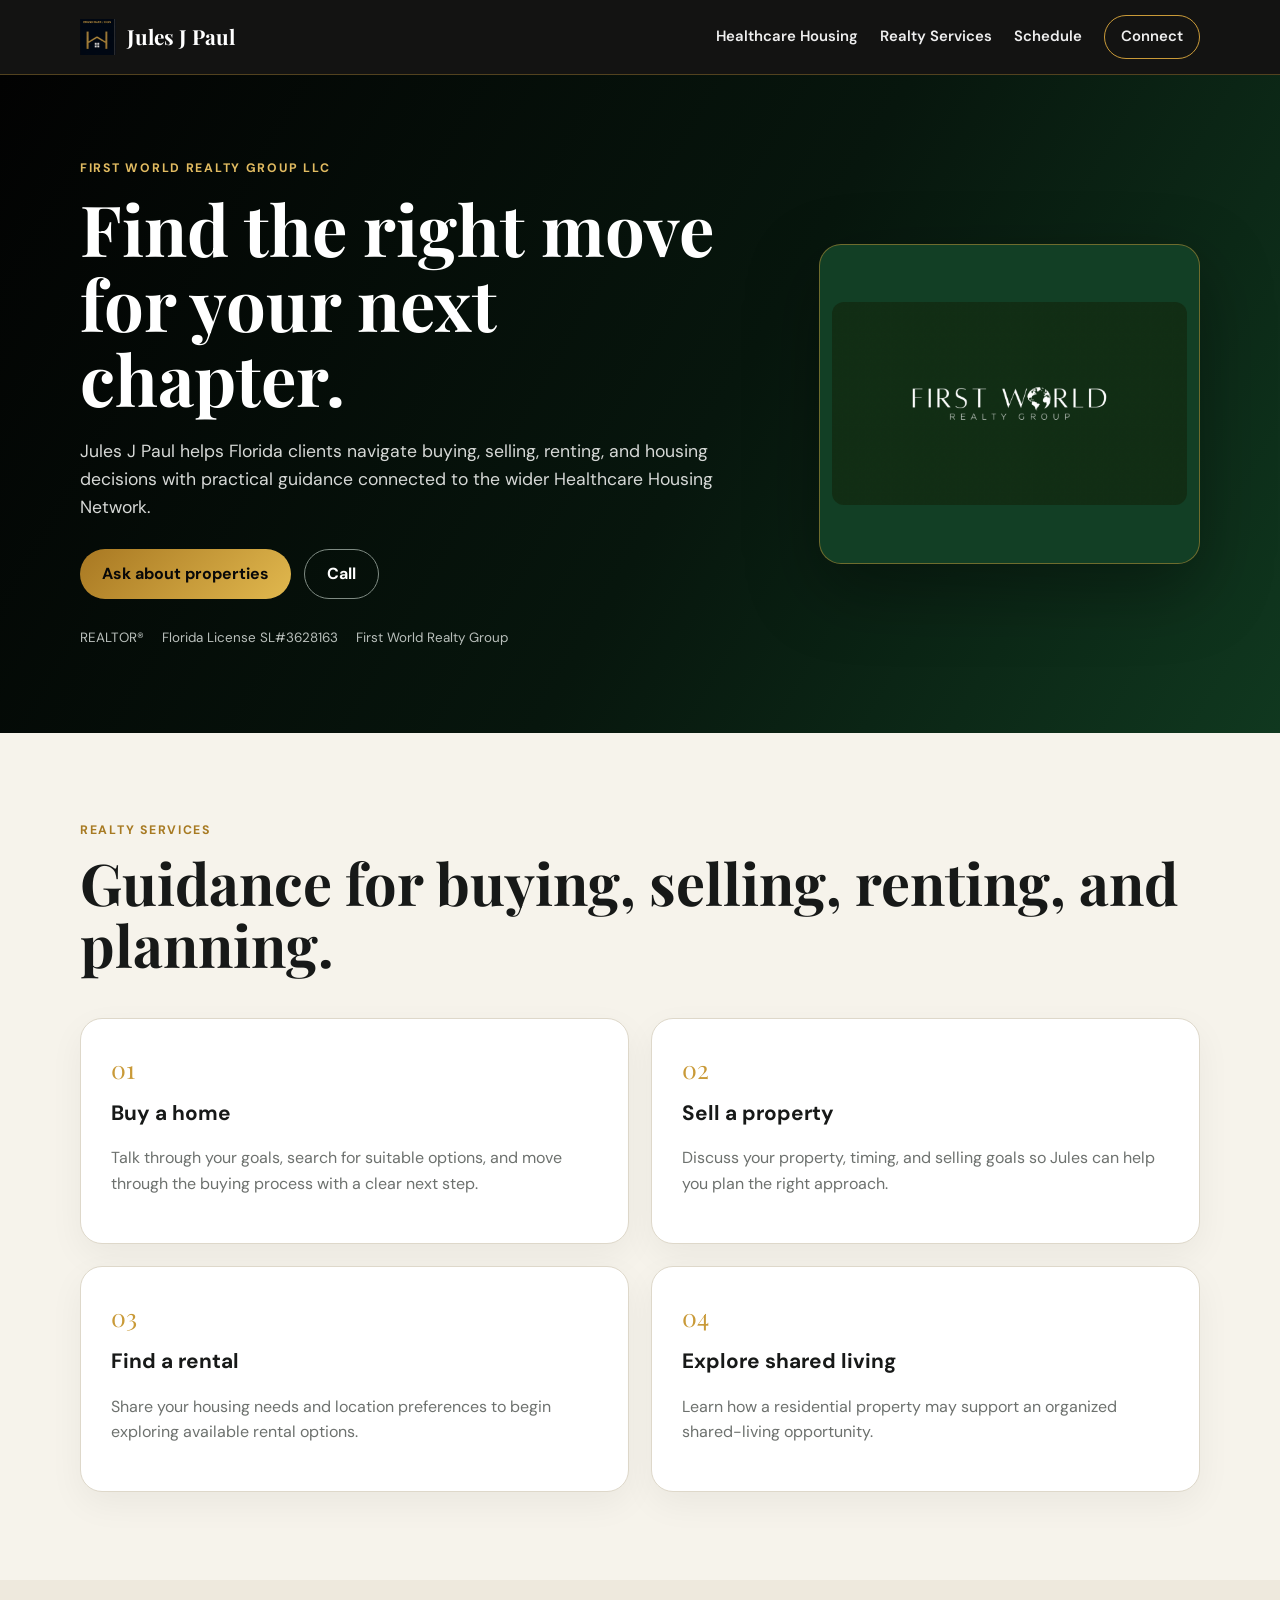
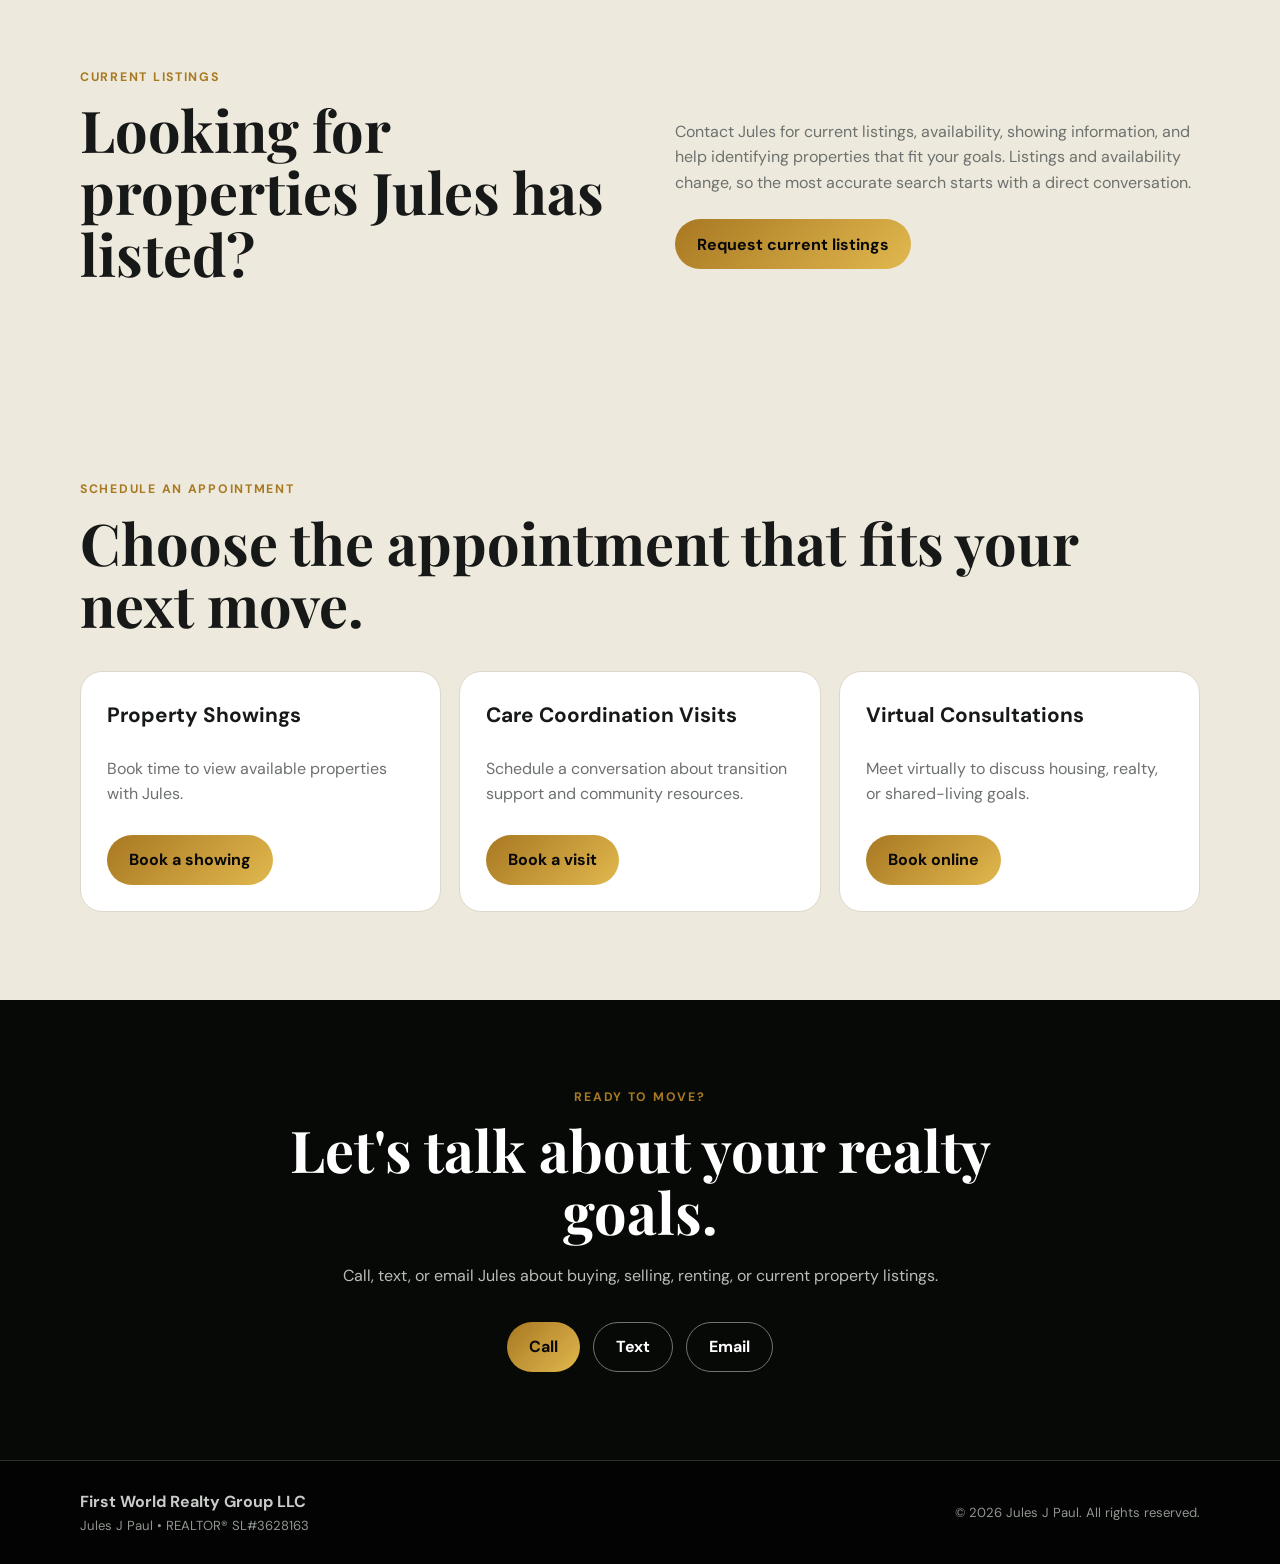
==== first-world-realty.html @ 01b2b0f0 "Initial HHN website" ====
<!DOCTYPE html>
<html lang="en">
<head>
  <meta charset="UTF-8">
  <meta name="viewport" content="width=device-width, initial-scale=1.0">
  <meta name="description" content="First World Realty Group services from Jules J Paul, including buying, selling, renting, and Florida property guidance.">
  <title>First World Realty Group | Jules J Paul</title>
  <link rel="preconnect" href="https://fonts.googleapis.com">
  <link rel="preconnect" href="https://fonts.gstatic.com" crossorigin>
  <link rel="stylesheet" href="https://fonts.googleapis.com/css2?family=DM+Sans:wght@400;500;600;700&family=Playfair+Display:wght@600;700&display=swap">
  <link rel="stylesheet" href="css/styles.css">
</head>
<body>
<header class="site-header">
  <div class="container nav-wrap">
    <a class="brand" href="index.html" aria-label="Jules Paul home">
      <img src="assets/images/hhn-icon.png" alt="" class="brand-icon">
      <span>Jules J Paul</span>
    </a>
    <nav class="main-nav" aria-label="Primary navigation">
      <a href="healthcare-housing.html">Healthcare Housing</a>
      <a href="first-world-realty.html" aria-current="page">Realty Services</a>
      <a href="index.html#schedule">Schedule</a>
      <a href="index.html#contact" class="nav-cta">Connect</a>
    </nav>
  </div>
</header>

<main>
  <section class="hero business-hero realty-hero">
    <div class="container business-hero-grid">
      <div class="hero-copy">
        <p class="eyebrow">First World Realty Group LLC</p>
        <h1>Find the right move for your next chapter.</h1>
        <p class="hero-text">Jules J Paul helps Florida clients navigate buying, selling, renting, and housing decisions with practical guidance connected to the wider Healthcare Housing Network.</p>
        <div class="hero-actions">
          <a class="btn btn-gold" href="mailto:jpaul@oshs.info?subject=Realty%20services%20inquiry">Ask about properties</a>
          <a class="btn btn-outline" href="tel:+17725793242">Call</a>
        </div>
        <div class="credentials"><span>REALTOR®</span><span>Florida License SL#3628163</span><span>First World Realty Group</span></div>
      </div>
      <div class="portrait-wrap business-logo-wrap realty-logo-wrap">
        <img src="assets/images/first-world-realty.png" alt="First World Realty Group" class="business-logo">
      </div>
    </div>
  </section>

  <section class="section">
    <div class="container">
      <p class="eyebrow">Realty services</p>
      <h2>Guidance for buying, selling, renting, and planning.</h2>
      <div class="services-grid four-up">
        <article class="service-card"><span class="service-number">01</span><h3>Buy a home</h3><p>Talk through your goals, search for suitable options, and move through the buying process with a clear next step.</p></article>
        <article class="service-card"><span class="service-number">02</span><h3>Sell a property</h3><p>Discuss your property, timing, and selling goals so Jules can help you plan the right approach.</p></article>
        <article class="service-card"><span class="service-number">03</span><h3>Find a rental</h3><p>Share your housing needs and location preferences to begin exploring available rental options.</p></article>
        <article class="service-card"><span class="service-number">04</span><h3>Explore shared living</h3><p>Learn how a residential property may support an organized shared-living opportunity.</p></article>
      </div>
    </div>
  </section>

  <section class="section video-section">
    <div class="container split-callout">
      <div><p class="eyebrow">Current listings</p><h2>Looking for properties Jules has listed?</h2></div>
      <div><p class="section-intro">Contact Jules for current listings, availability, showing information, and help identifying properties that fit your goals. Listings and availability change, so the most accurate search starts with a direct conversation.</p><a class="btn btn-gold" href="mailto:jpaul@oshs.info?subject=Current%20property%20listings">Request current listings</a></div>
    </div>
  </section>

  <section id="schedule" class="section schedule-section">
    <div class="container">
      <p class="eyebrow">Schedule an appointment</p>
      <h2>Choose the appointment that fits your next move.</h2>
      <div class="schedule-grid">
        <article class="schedule-card"><h3>Property Showings</h3><p>Book time to view available properties with Jules.</p><a class="btn btn-gold" href="https://calendar.google.com/calendar/appointments/schedules/AcZssZ06YLKyHNwM4kEP_5tXlsIIAmXHtMVQERo4pFmAXdy3m-fNptD6099srW1Okxk1CkXVSs_lheTU" target="_blank" rel="noopener">Book a showing</a></article>
        <article class="schedule-card"><h3>Care Coordination Visits</h3><p>Schedule a conversation about transition support and community resources.</p><a class="btn btn-gold" href="https://calendar.google.com/calendar/appointments/schedules/AcZssZ3VG_fBPqA5aj7VD98pP9B0zXm99i64B7PK6r9gy17ApIaKpTQjFJdSU5i2KHf5lEtZd4TxXIAj" target="_blank" rel="noopener">Book a visit</a></article>
        <article class="schedule-card"><h3>Virtual Consultations</h3><p>Meet virtually to discuss housing, realty, or shared-living goals.</p><a class="btn btn-gold" href="https://calendar.google.com/calendar/appointments/schedules/AcZssZ1NxxxSABT0Q_wG1dr0eOp_mpKfw2qHm1c8x69pM5GWrLA0C8cbfXSila-eVybyByDEBg5JnciA" target="_blank" rel="noopener">Book online</a></article>
      </div>
    </div>
  </section>

  <section class="section contact-section">
    <div class="container narrow">
      <p class="eyebrow">Ready to move?</p>
      <h2>Let's talk about your realty goals.</h2>
      <p class="section-intro">Call, text, or email Jules about buying, selling, renting, or current property listings.</p>
      <div class="contact-actions"><a class="btn btn-gold" href="tel:+17725793242">Call</a><a class="btn btn-outline-light" href="sms:+17725793242">Text</a><a class="btn btn-outline-light" href="mailto:jpaul@oshs.info">Email</a></div>
    </div>
  </section>
</main>

<footer class="site-footer"><div class="container footer-wrap"><div><strong>First World Realty Group LLC</strong><span>Jules J Paul • REALTOR® SL#3628163</span></div><p>© <span id="year"></span> Jules J Paul. All rights reserved.</p></div></footer>
<script src="js/main.js"></script>
</body>
</html>
---- css/styles.css ----
:root{
  --black:#050505;--ink:#0c1510;--green:#0d341c;--green-2:#123f25;
  --gold:#c99a38;--gold-light:#e1bb61;--silver:#d8d8d8;--white:#fff;
  --cream:#f6f3eb;--muted:#6d716e;--line:#ded8ca;--max:1120px;--radius:22px;
}
*{box-sizing:border-box}html{scroll-behavior:smooth}body{margin:0;font-family:"DM Sans",sans-serif;color:#171918;background:var(--cream);line-height:1.6}
img{max-width:100%;display:block}a{color:inherit}.container{width:min(92%,var(--max));margin:auto}.narrow{width:min(92%,800px)}
.site-header{position:sticky;top:0;z-index:20;background:rgba(5,5,5,.94);border-bottom:1px solid rgba(201,154,56,.35);backdrop-filter:blur(10px)}
.nav-wrap{min-height:74px;display:flex;align-items:center;justify-content:space-between;gap:20px}.brand{display:flex;align-items:center;gap:11px;color:#fff;text-decoration:none;font-family:"Playfair Display",serif;font-size:1.3rem;font-weight:700}.brand-icon{width:36px;height:36px;object-fit:cover;object-position:center}.main-nav{display:flex;gap:22px;align-items:center}.main-nav a{color:#eee;text-decoration:none;font-weight:600;font-size:.93rem}.nav-cta{border:1px solid var(--gold);padding:9px 16px;border-radius:999px}
.hero{background:linear-gradient(120deg,#020202 0%,#07160d 55%,#10381f 100%);color:#fff;padding:84px 0}.hero-grid{display:grid;grid-template-columns:1.15fr .65fr;gap:64px;align-items:center}.eyebrow{text-transform:uppercase;letter-spacing:.14em;font-size:.77rem;font-weight:700;color:#a77a22;margin:0 0 12px}.hero .eyebrow,.light{color:var(--gold-light)}
h1,h2{font-family:"Playfair Display",serif;line-height:1.07;margin:0 0 20px}h1{font-size:clamp(2.65rem,5.5vw,4.8rem)}h2{font-size:clamp(2.15rem,5vw,3.6rem)}h3{font-size:1.3rem;margin:8px 0}.hero-text{font-size:1.1rem;color:#d6d8d6;max-width:680px;margin-bottom:28px}.hero-actions,.contact-actions{display:flex;gap:13px;flex-wrap:wrap}.btn{display:inline-flex;align-items:center;justify-content:center;min-height:50px;padding:0 22px;border-radius:999px;text-decoration:none;font-weight:700}.btn-gold{background:linear-gradient(135deg,#a87822,#e1b84e);color:#080808}.btn-outline{border:1px solid #7f8b83;color:#fff}.credentials{display:flex;flex-wrap:wrap;gap:8px 18px;margin-top:28px;color:#b9bfbb;font-size:.84rem}.portrait-wrap{background:#0a0d0b;border:1px solid rgba(201,154,56,.5);padding:12px;border-radius:var(--radius);box-shadow:0 25px 70px rgba(0,0,0,.35);overflow:hidden}.hero-photo{width:100%;aspect-ratio:4/5;object-fit:cover;object-position:center top;border-radius:14px;transform:scale(.92);transform-origin:center}.portrait-caption{padding:15px 5px 4px;display:grid}.portrait-caption strong{font-size:1.1rem}.portrait-caption span{font-size:.86rem;color:#bfc3c0}
.brand-strip{background:#050505;padding:28px 0}.brand-strip-grid{display:grid;grid-template-columns:1fr 1fr;gap:18px}.brand-panel{min-height:180px;border:1px solid rgba(255,255,255,.08);display:grid;place-items:center;align-content:center;gap:14px;padding:22px;border-radius:16px;overflow:hidden;color:#fff;text-decoration:none}.brand-panel img{max-height:135px;width:auto}.brand-panel span{color:var(--gold-light);font-size:.9rem;font-weight:700}.black-panel{background:#000}.green-panel{background:#0d341c}
.section{padding:88px 0}.section-intro{color:var(--muted);max-width:670px;margin-bottom:34px}.video-section{background:#eee9dd}.video-shell{border-radius:var(--radius);overflow:hidden;background:#050505;box-shadow:0 20px 55px rgba(0,0,0,.15)}.video-placeholder{aspect-ratio:16/9;display:grid;place-items:center;align-content:center;gap:8px;color:#fff;background:radial-gradient(circle at 30% 20%,#18492a 0%,#08130c 35%,#030403 75%)}.play-button{width:72px;height:72px;border-radius:50%;display:grid;place-items:center;background:var(--gold);color:#050505;font-size:1.3rem}.video-placeholder span{color:#b7bbb8;font-size:.9rem}
.services-grid{display:grid;grid-template-columns:repeat(3,1fr);gap:22px;margin-top:42px}.service-card{background:#fff;border:1px solid var(--line);border-radius:var(--radius);padding:30px;box-shadow:0 12px 35px rgba(20,20,20,.05)}.service-number{font-family:"Playfair Display",serif;color:var(--gold);font-size:1.55rem}.service-card p{color:var(--muted)}.service-card a{color:var(--green-2);font-weight:700;text-decoration:none}
.about-section{background:var(--green);color:#fff}.about-grid{display:grid;grid-template-columns:.9fr 1.1fr;gap:70px}.about-copy p{color:#e0e5e1}.about-copy .disclaimer{font-size:.82rem;color:#aeb9b1;border-top:1px solid rgba(255,255,255,.15);padding-top:18px;margin-top:24px}
.contact-section{background:#070907;color:#fff;text-align:center}.contact-section .section-intro{color:#b9bdb9;margin-inline:auto}.contact-actions{justify-content:center}.btn-outline-light{border:1px solid #707570;color:#fff}.socials{margin-top:30px;display:flex;justify-content:center;align-items:center;flex-wrap:wrap;gap:10px 18px;font-size:.9rem;color:#c8cbc8}.social-logo-link{width:42px;height:42px;display:grid;place-items:center;border:1px solid rgba(225,187,97,.65);border-radius:50%;background:#050505;transition:transform .2s ease,border-color .2s ease}.social-logo-link:hover{transform:translateY(-2px);border-color:var(--gold-light)}.social-logo-link img{width:26px;height:26px;object-fit:cover}.visually-hidden{position:absolute;width:1px;height:1px;padding:0;margin:-1px;overflow:hidden;clip:rect(0,0,0,0);white-space:nowrap;border:0}
.schedule-section{background:#eee9dd}.schedule-grid{display:grid;grid-template-columns:repeat(3,1fr);gap:18px;margin-top:36px}.schedule-card{background:#fff;border:1px solid var(--line);border-radius:var(--radius);padding:26px;display:flex;flex-direction:column;align-items:flex-start}.schedule-card h3{margin-top:0}.schedule-card p{color:var(--muted);flex:1}.schedule-card .btn{margin-top:12px}
.site-footer{background:#020302;color:#c8cbc8;border-top:1px solid #2c322e;padding:28px 0}.footer-wrap{display:flex;justify-content:space-between;gap:25px;align-items:center}.footer-wrap div{display:grid}.footer-wrap span,.footer-wrap p{font-size:.82rem;color:#909690;margin:0}
.business-hero-grid{display:grid;grid-template-columns:1.15fr .65fr;gap:64px;align-items:center}.business-hero{padding:84px 0}.business-logo-wrap{display:grid;place-items:center;min-height:320px}.business-logo{width:100%;max-height:280px;object-fit:contain;border-radius:12px}.realty-logo-wrap{background:#123f25}.realty-logo{background:#fff;padding:22px}.split-callout{display:grid;grid-template-columns:1fr 1fr;gap:70px;align-items:center}.split-callout .section-intro{margin-bottom:24px}
@media(max-width:820px){.hero-grid,.services-grid,.about-grid,.brand-strip-grid{grid-template-columns:1fr}.portrait-wrap{max-width:500px}.about-grid{gap:24px}.brand-panel{min-height:150px}}
@media(max-width:820px){.business-hero-grid,.split-callout{grid-template-columns:1fr;gap:32px}.business-logo-wrap{max-width:500px}}
@media(max-width:820px){.schedule-grid{grid-template-columns:1fr}}
@media(max-width:620px){.main-nav a:not(.nav-cta){display:none}.hero{padding:58px 0}.section{padding:64px 0}.hero-actions,.contact-actions{flex-direction:column}.btn{width:100%}.footer-wrap{flex-direction:column;align-items:flex-start}.brand-panel img{max-height:105px}}

/* ---------- Expanded HHN service architecture ---------- */
.services-grid.four-up{
  grid-template-columns:repeat(2,1fr);
}
.network-card{
  margin:24px 0;
  padding:22px;
  border:1px solid rgba(225,187,97,.32);
  border-radius:18px;
  background:rgba(255,255,255,.06);
}
.network-card strong{
  color:var(--gold-light);
  font-size:1.05rem;
}
.network-card p{
  margin-bottom:0;
}
@media(max-width:820px){
  .services-grid.four-up{grid-template-columns:1fr;}
}
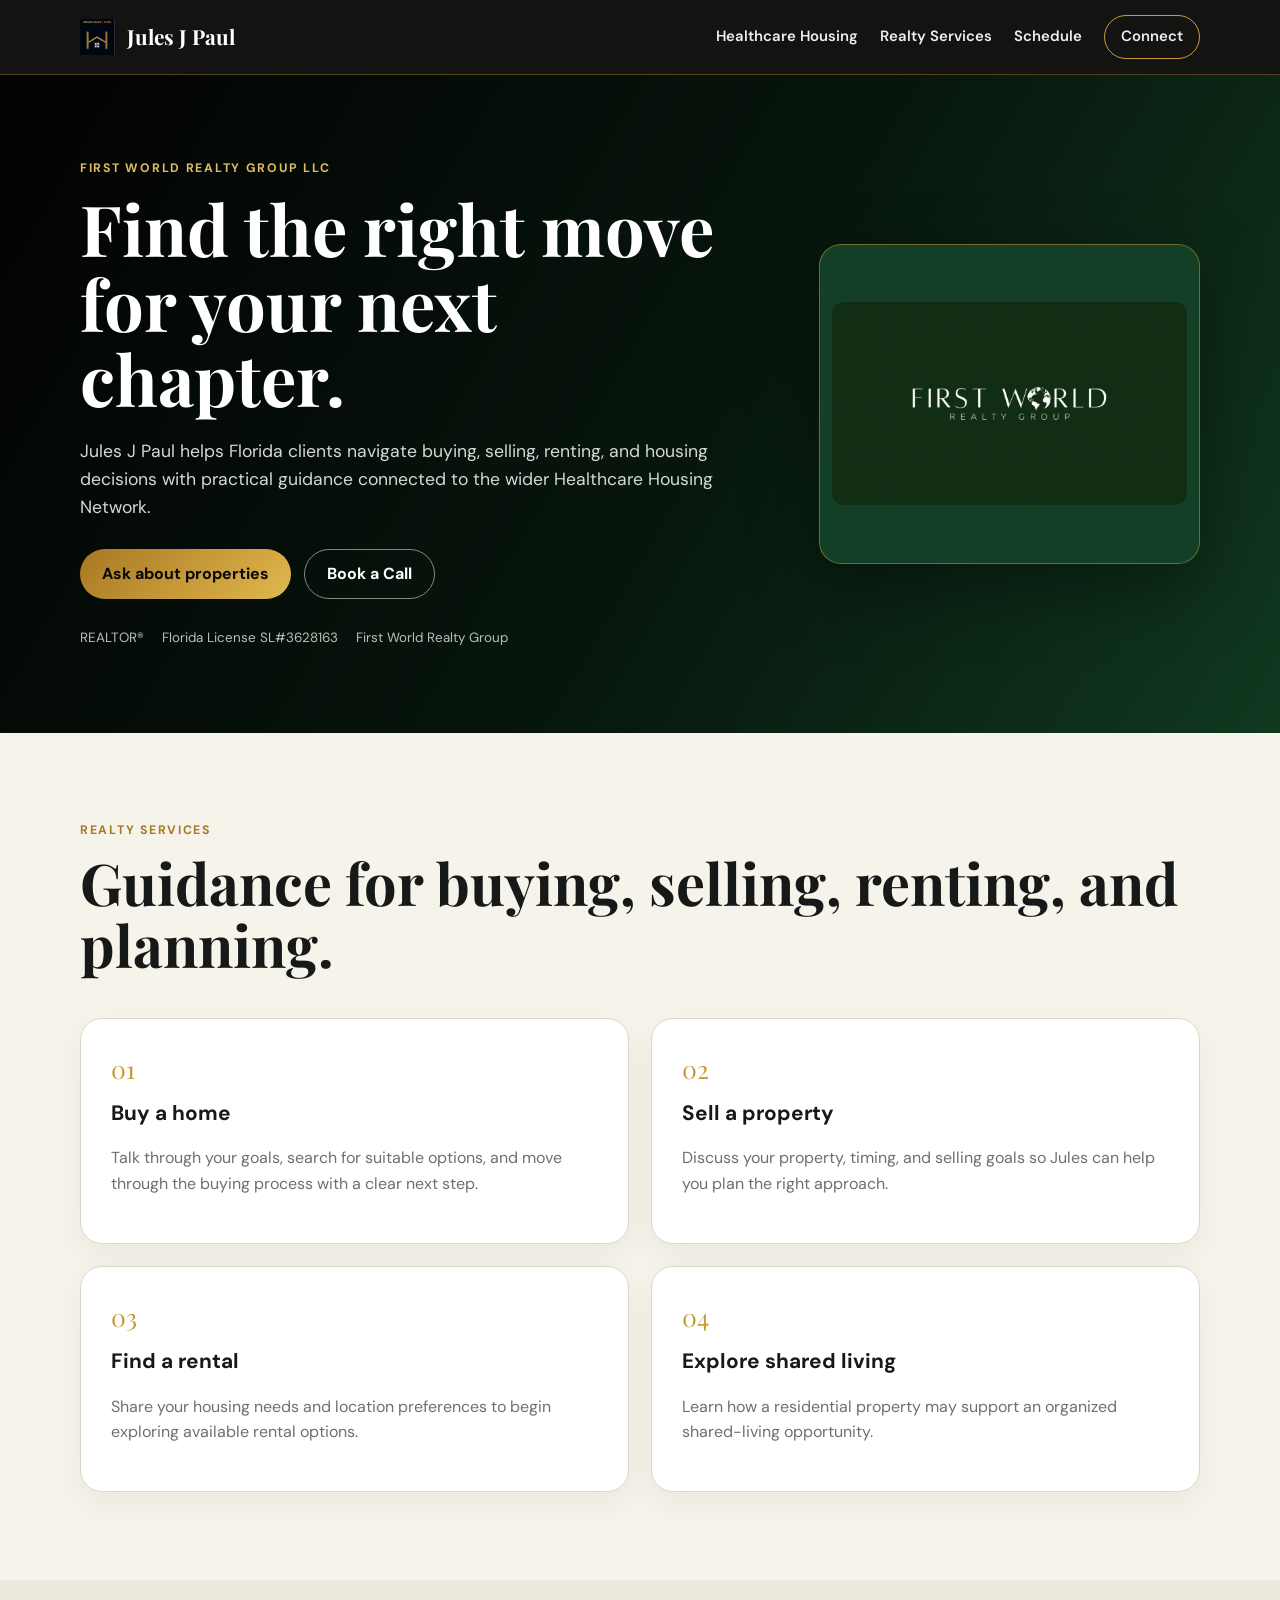
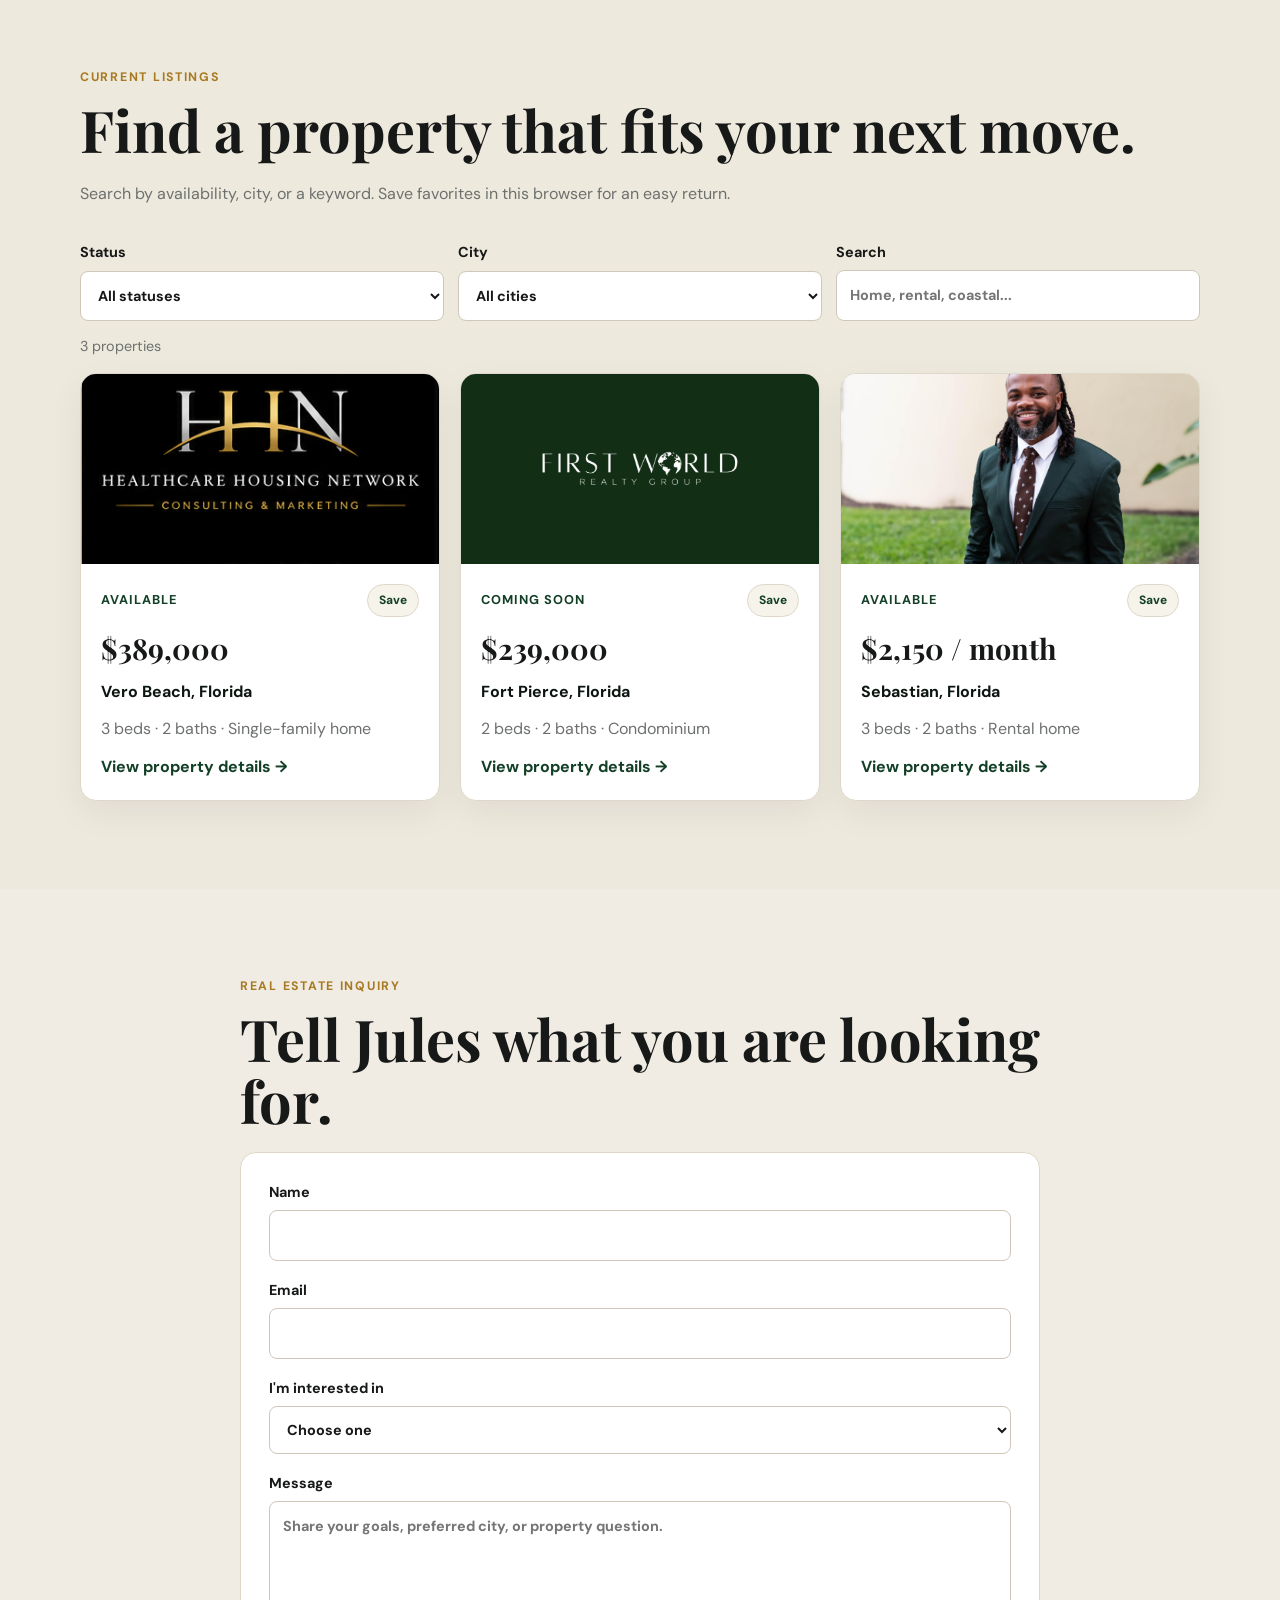
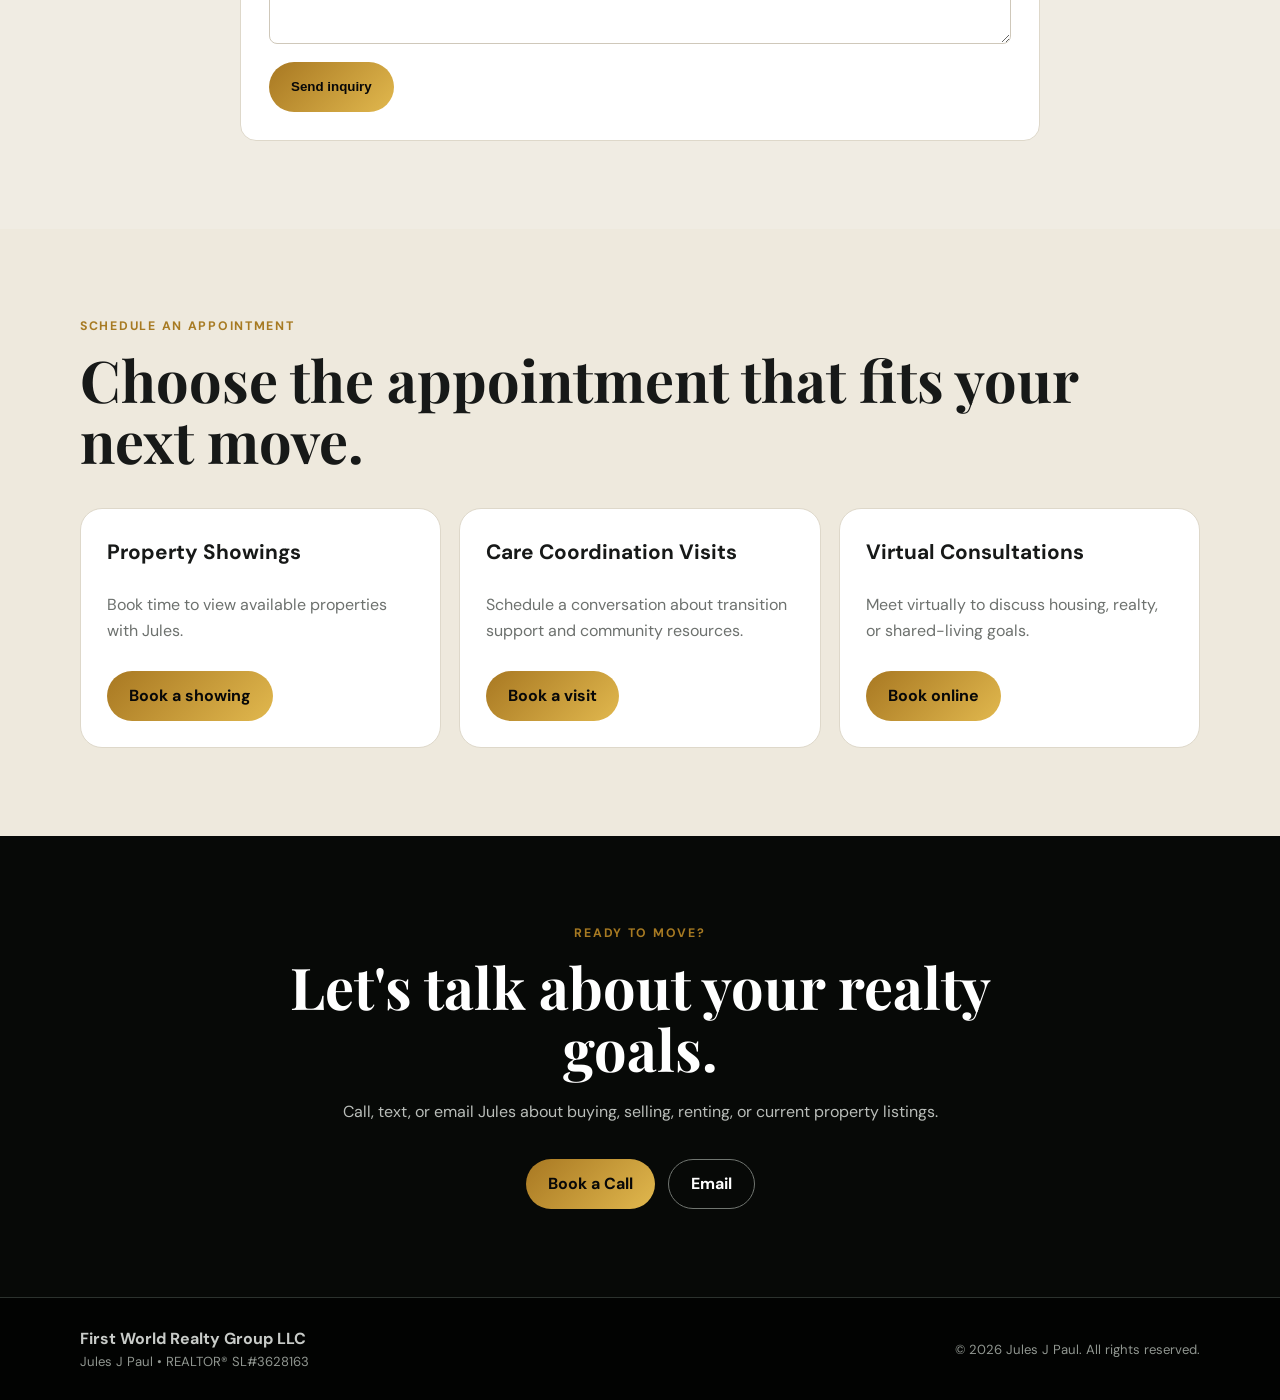
==== commit 804cf2a7: "feat: Add 404 error page and enhance project structure - Created a new 404.html file for handling pa" ====
--- a/first-world-realty.html
+++ b/first-world-realty.html
@@ -17,12 +17,13 @@
       <img src="assets/images/hhn-icon.png" alt="" class="brand-icon">
       <span>Jules J Paul</span>
     </a>
-    <nav class="main-nav" aria-label="Primary navigation">
+    <nav id="primary-navigation" class="main-nav" aria-label="Primary navigation">
       <a href="healthcare-housing.html">Healthcare Housing</a>
       <a href="first-world-realty.html" aria-current="page">Realty Services</a>
       <a href="index.html#schedule">Schedule</a>
       <a href="index.html#contact" class="nav-cta">Connect</a>
     </nav>
+    <button class="menu-toggle" type="button" aria-expanded="false" aria-controls="primary-navigation">Menu</button>
   </div>
 </header>
 
@@ -35,7 +36,7 @@
         <p class="hero-text">Jules J Paul helps Florida clients navigate buying, selling, renting, and housing decisions with practical guidance connected to the wider Healthcare Housing Network.</p>
         <div class="hero-actions">
           <a class="btn btn-gold" href="mailto:jpaul@oshs.info?subject=Realty%20services%20inquiry">Ask about properties</a>
-          <a class="btn btn-outline" href="tel:+17725793242">Call</a>
+          <a class="btn btn-outline" data-booking="quickCall" target="_blank" rel="noopener" href="https://calendar.google.com/calendar/u/0/appointments/schedules/AcZssZ30eo42YzqcF5Z-HE5Sg-LqLbYv-_t0BTN31T0LgCqj-cjpbyo2Wf-E0S9l_gHo9Is50fG_rvIu">Book a Call</a>
         </div>
         <div class="credentials"><span>REALTOR®</span><span>Florida License SL#3628163</span><span>First World Realty Group</span></div>
       </div>
@@ -58,21 +59,23 @@
     </div>
   </section>
 
-  <section class="section video-section">
-    <div class="container split-callout">
-      <div><p class="eyebrow">Current listings</p><h2>Looking for properties Jules has listed?</h2></div>
-      <div><p class="section-intro">Contact Jules for current listings, availability, showing information, and help identifying properties that fit your goals. Listings and availability change, so the most accurate search starts with a direct conversation.</p><a class="btn btn-gold" href="mailto:jpaul@oshs.info?subject=Current%20property%20listings">Request current listings</a></div>
+  <section id="listings" class="section video-section">
+    <div class="container"><p class="eyebrow">Current listings</p><h2>Find a property that fits your next move.</h2><p class="section-intro">Search by availability, city, or a keyword. Save favorites in this browser for an easy return.</p>
+      <div class="listing-filters"><label>Status<select id="listing-status"><option value="">All statuses</option><option>Available</option><option>Coming soon</option></select></label><label>City<select id="listing-city"><option value="">All cities</option><option>Vero Beach</option><option>Fort Pierce</option><option>Sebastian</option></select></label><label>Search<input id="listing-keyword" type="search" placeholder="Home, rental, coastal..."></label></div>
+      <p id="listing-count" class="listing-count" aria-live="polite"></p><div id="listing-grid" class="listing-grid"></div>
     </div>
   </section>
+
+  <section id="inquiry-form" class="section form-section"><div class="container narrow"><p class="eyebrow">Real estate inquiry</p><h2>Tell Jules what you are looking for.</h2><form data-intake-form="realty" class="intake-form"><label>Name<input name="name" required autocomplete="name"></label><label>Email<input name="email" type="email" required autocomplete="email"></label><label>I'm interested in<select name="interest" required><option value="">Choose one</option><option>Buying</option><option>Selling</option><option>Renting</option><option>Property-specific question</option></select></label><label>Message<textarea name="message" rows="5" required placeholder="Share your goals, preferred city, or property question."></textarea></label><button class="btn btn-gold" type="submit">Send inquiry</button></form></div></section>
 
   <section id="schedule" class="section schedule-section">
     <div class="container">
       <p class="eyebrow">Schedule an appointment</p>
       <h2>Choose the appointment that fits your next move.</h2>
       <div class="schedule-grid">
-        <article class="schedule-card"><h3>Property Showings</h3><p>Book time to view available properties with Jules.</p><a class="btn btn-gold" href="https://calendar.google.com/calendar/appointments/schedules/AcZssZ06YLKyHNwM4kEP_5tXlsIIAmXHtMVQERo4pFmAXdy3m-fNptD6099srW1Okxk1CkXVSs_lheTU" target="_blank" rel="noopener">Book a showing</a></article>
-        <article class="schedule-card"><h3>Care Coordination Visits</h3><p>Schedule a conversation about transition support and community resources.</p><a class="btn btn-gold" href="https://calendar.google.com/calendar/appointments/schedules/AcZssZ3VG_fBPqA5aj7VD98pP9B0zXm99i64B7PK6r9gy17ApIaKpTQjFJdSU5i2KHf5lEtZd4TxXIAj" target="_blank" rel="noopener">Book a visit</a></article>
-        <article class="schedule-card"><h3>Virtual Consultations</h3><p>Meet virtually to discuss housing, realty, or shared-living goals.</p><a class="btn btn-gold" href="https://calendar.google.com/calendar/appointments/schedules/AcZssZ1NxxxSABT0Q_wG1dr0eOp_mpKfw2qHm1c8x69pM5GWrLA0C8cbfXSila-eVybyByDEBg5JnciA" target="_blank" rel="noopener">Book online</a></article>
+        <article class="schedule-card"><h3>Property Showings</h3><p>Book time to view available properties with Jules.</p><a class="btn btn-gold" data-booking="showings" href="https://calendar.google.com/calendar/appointments/schedules/AcZssZ06YLKyHNwM4kEP_5tXlsIIAmXHtMVQERo4pFmAXdy3m-fNptD6099srW1Okxk1CkXVSs_lheTU" target="_blank" rel="noopener">Book a showing</a></article>
+        <article class="schedule-card"><h3>Care Coordination Visits</h3><p>Schedule a conversation about transition support and community resources.</p><a class="btn btn-gold" data-booking="care" href="https://calendar.google.com/calendar/appointments/schedules/AcZssZ3VG_fBPqA5aj7VD98pP9B0zXm99i64B7PK6r9gy17ApIaKpTQjFJdSU5i2KHf5lEtZd4TxXIAj" target="_blank" rel="noopener">Book a visit</a></article>
+        <article class="schedule-card"><h3>Virtual Consultations</h3><p>Meet virtually to discuss housing, realty, or shared-living goals.</p><a class="btn btn-gold" data-booking="virtual" href="https://calendar.google.com/calendar/appointments/schedules/AcZssZ1NxxxSABT0Q_wG1dr0eOp_mpKfw2qHm1c8x69pM5GWrLA0C8cbfXSila-eVybyByDEBg5JnciA" target="_blank" rel="noopener">Book online</a></article>
       </div>
     </div>
   </section>
@@ -82,12 +85,12 @@
       <p class="eyebrow">Ready to move?</p>
       <h2>Let's talk about your realty goals.</h2>
       <p class="section-intro">Call, text, or email Jules about buying, selling, renting, or current property listings.</p>
-      <div class="contact-actions"><a class="btn btn-gold" href="tel:+17725793242">Call</a><a class="btn btn-outline-light" href="sms:+17725793242">Text</a><a class="btn btn-outline-light" href="mailto:jpaul@oshs.info">Email</a></div>
+      <div class="contact-actions"><a class="btn btn-gold" data-booking="quickCall" target="_blank" rel="noopener" href="https://calendar.google.com/calendar/u/0/appointments/schedules/AcZssZ30eo42YzqcF5Z-HE5Sg-LqLbYv-_t0BTN31T0LgCqj-cjpbyo2Wf-E0S9l_gHo9Is50fG_rvIu">Book a Call</a><a class="btn btn-outline-light" href="mailto:jpaul@oshs.info">Email</a></div>
     </div>
   </section>
 </main>
 
 <footer class="site-footer"><div class="container footer-wrap"><div><strong>First World Realty Group LLC</strong><span>Jules J Paul • REALTOR® SL#3628163</span></div><p>© <span id="year"></span> Jules J Paul. All rights reserved.</p></div></footer>
-<script src="js/main.js"></script>
+<script src="js/config.js"></script><script src="js/listings.js"></script><script src="js/main.js"></script>
 </body>
 </html>
--- a/css/styles.css
+++ b/css/styles.css
@@ -16,11 +16,13 @@
 .contact-section{background:#070907;color:#fff;text-align:center}.contact-section .section-intro{color:#b9bdb9;margin-inline:auto}.contact-actions{justify-content:center}.btn-outline-light{border:1px solid #707570;color:#fff}.socials{margin-top:30px;display:flex;justify-content:center;align-items:center;flex-wrap:wrap;gap:10px 18px;font-size:.9rem;color:#c8cbc8}.social-logo-link{width:42px;height:42px;display:grid;place-items:center;border:1px solid rgba(225,187,97,.65);border-radius:50%;background:#050505;transition:transform .2s ease,border-color .2s ease}.social-logo-link:hover{transform:translateY(-2px);border-color:var(--gold-light)}.social-logo-link img{width:26px;height:26px;object-fit:cover}.visually-hidden{position:absolute;width:1px;height:1px;padding:0;margin:-1px;overflow:hidden;clip:rect(0,0,0,0);white-space:nowrap;border:0}
 .schedule-section{background:#eee9dd}.schedule-grid{display:grid;grid-template-columns:repeat(3,1fr);gap:18px;margin-top:36px}.schedule-card{background:#fff;border:1px solid var(--line);border-radius:var(--radius);padding:26px;display:flex;flex-direction:column;align-items:flex-start}.schedule-card h3{margin-top:0}.schedule-card p{color:var(--muted);flex:1}.schedule-card .btn{margin-top:12px}
 .site-footer{background:#020302;color:#c8cbc8;border-top:1px solid #2c322e;padding:28px 0}.footer-wrap{display:flex;justify-content:space-between;gap:25px;align-items:center}.footer-wrap div{display:grid}.footer-wrap span,.footer-wrap p{font-size:.82rem;color:#909690;margin:0}
+.menu-toggle{display:none;background:transparent;color:#fff;border:1px solid rgba(225,187,97,.7);border-radius:999px;padding:8px 14px;font:inherit;font-weight:700}.listing-filters{display:grid;grid-template-columns:repeat(3,1fr);gap:14px;margin:30px 0 12px}.listing-filters label,.intake-form label{display:grid;gap:6px;font-weight:700;font-size:.9rem}.listing-filters input,.listing-filters select,.intake-form input,.intake-form select,.intake-form textarea{width:100%;border:1px solid #cfc8ba;background:#fff;border-radius:8px;padding:13px;font:inherit;color:inherit}.listing-count{font-size:.9rem;color:var(--muted)}.listing-grid{display:grid;grid-template-columns:repeat(3,1fr);gap:20px}.listing-card{background:#fff;border:1px solid var(--line);border-radius:16px;overflow:hidden;box-shadow:0 12px 35px rgba(20,20,20,.06)}.listing-card>img{width:100%;height:190px;object-fit:cover}.listing-body{padding:20px}.listing-body h3{font-family:"Playfair Display",serif;font-size:1.8rem}.listing-body p{color:var(--muted);margin:4px 0 12px}.listing-address{font-weight:700!important;color:var(--ink)!important}.listing-meta{display:flex;justify-content:space-between;align-items:center;color:var(--green-2);font-size:.8rem;font-weight:700;text-transform:uppercase;letter-spacing:.08em}.favorite-button{border:1px solid var(--line);background:var(--cream);border-radius:999px;padding:6px 11px;color:var(--green-2);font:inherit;font-size:.75rem}.favorite-button.is-saved{background:var(--gold);border-color:var(--gold);color:#050505}.text-link{color:var(--green-2);font-weight:700;text-decoration:none}.form-section{background:#f0ece3}.intake-form{display:grid;gap:18px;background:#fff;border:1px solid var(--line);padding:28px;border-radius:16px}.intake-form .btn{justify-self:start;border:0;cursor:pointer}.property-image{width:100%;max-height:460px;object-fit:cover;border-radius:16px;margin-bottom:28px}.property-copy{font-size:1.1rem;color:var(--muted)}.btn-outline-dark{border:1px solid var(--green-2);color:var(--green-2)}.empty-state{grid-column:1/-1;padding:30px;background:#fff;border:1px solid var(--line);border-radius:12px}.error-page{min-height:100vh;display:grid;place-content:center;justify-items:start;gap:10px;padding:8%;background:linear-gradient(130deg,#050505,#123f25);color:#fff}.error-page h1{max-width:680px}.error-page p:not(.eyebrow){max-width:520px;color:#d7ded9}
 .business-hero-grid{display:grid;grid-template-columns:1.15fr .65fr;gap:64px;align-items:center}.business-hero{padding:84px 0}.business-logo-wrap{display:grid;place-items:center;min-height:320px}.business-logo{width:100%;max-height:280px;object-fit:contain;border-radius:12px}.realty-logo-wrap{background:#123f25}.realty-logo{background:#fff;padding:22px}.split-callout{display:grid;grid-template-columns:1fr 1fr;gap:70px;align-items:center}.split-callout .section-intro{margin-bottom:24px}
 @media(max-width:820px){.hero-grid,.services-grid,.about-grid,.brand-strip-grid{grid-template-columns:1fr}.portrait-wrap{max-width:500px}.about-grid{gap:24px}.brand-panel{min-height:150px}}
 @media(max-width:820px){.business-hero-grid,.split-callout{grid-template-columns:1fr;gap:32px}.business-logo-wrap{max-width:500px}}
 @media(max-width:820px){.schedule-grid{grid-template-columns:1fr}}
 @media(max-width:620px){.main-nav a:not(.nav-cta){display:none}.hero{padding:58px 0}.section{padding:64px 0}.hero-actions,.contact-actions{flex-direction:column}.btn{width:100%}.footer-wrap{flex-direction:column;align-items:flex-start}.brand-panel img{max-height:105px}}
+@media(max-width:620px){.nav-wrap{position:relative}.menu-toggle{display:block}.main-nav{position:absolute;top:74px;left:0;right:0;display:none;flex-direction:column;align-items:stretch;gap:0;padding:8px 4%;background:#050505;border-bottom:1px solid rgba(201,154,56,.35)}.main-nav.is-open{display:flex}.main-nav a,.main-nav a:not(.nav-cta){display:block;padding:12px 0}.listing-filters,.listing-grid{grid-template-columns:1fr}.intake-form{padding:20px}.intake-form .btn{width:100%}}
 
 /* ---------- Expanded HHN service architecture ---------- */
 .services-grid.four-up{
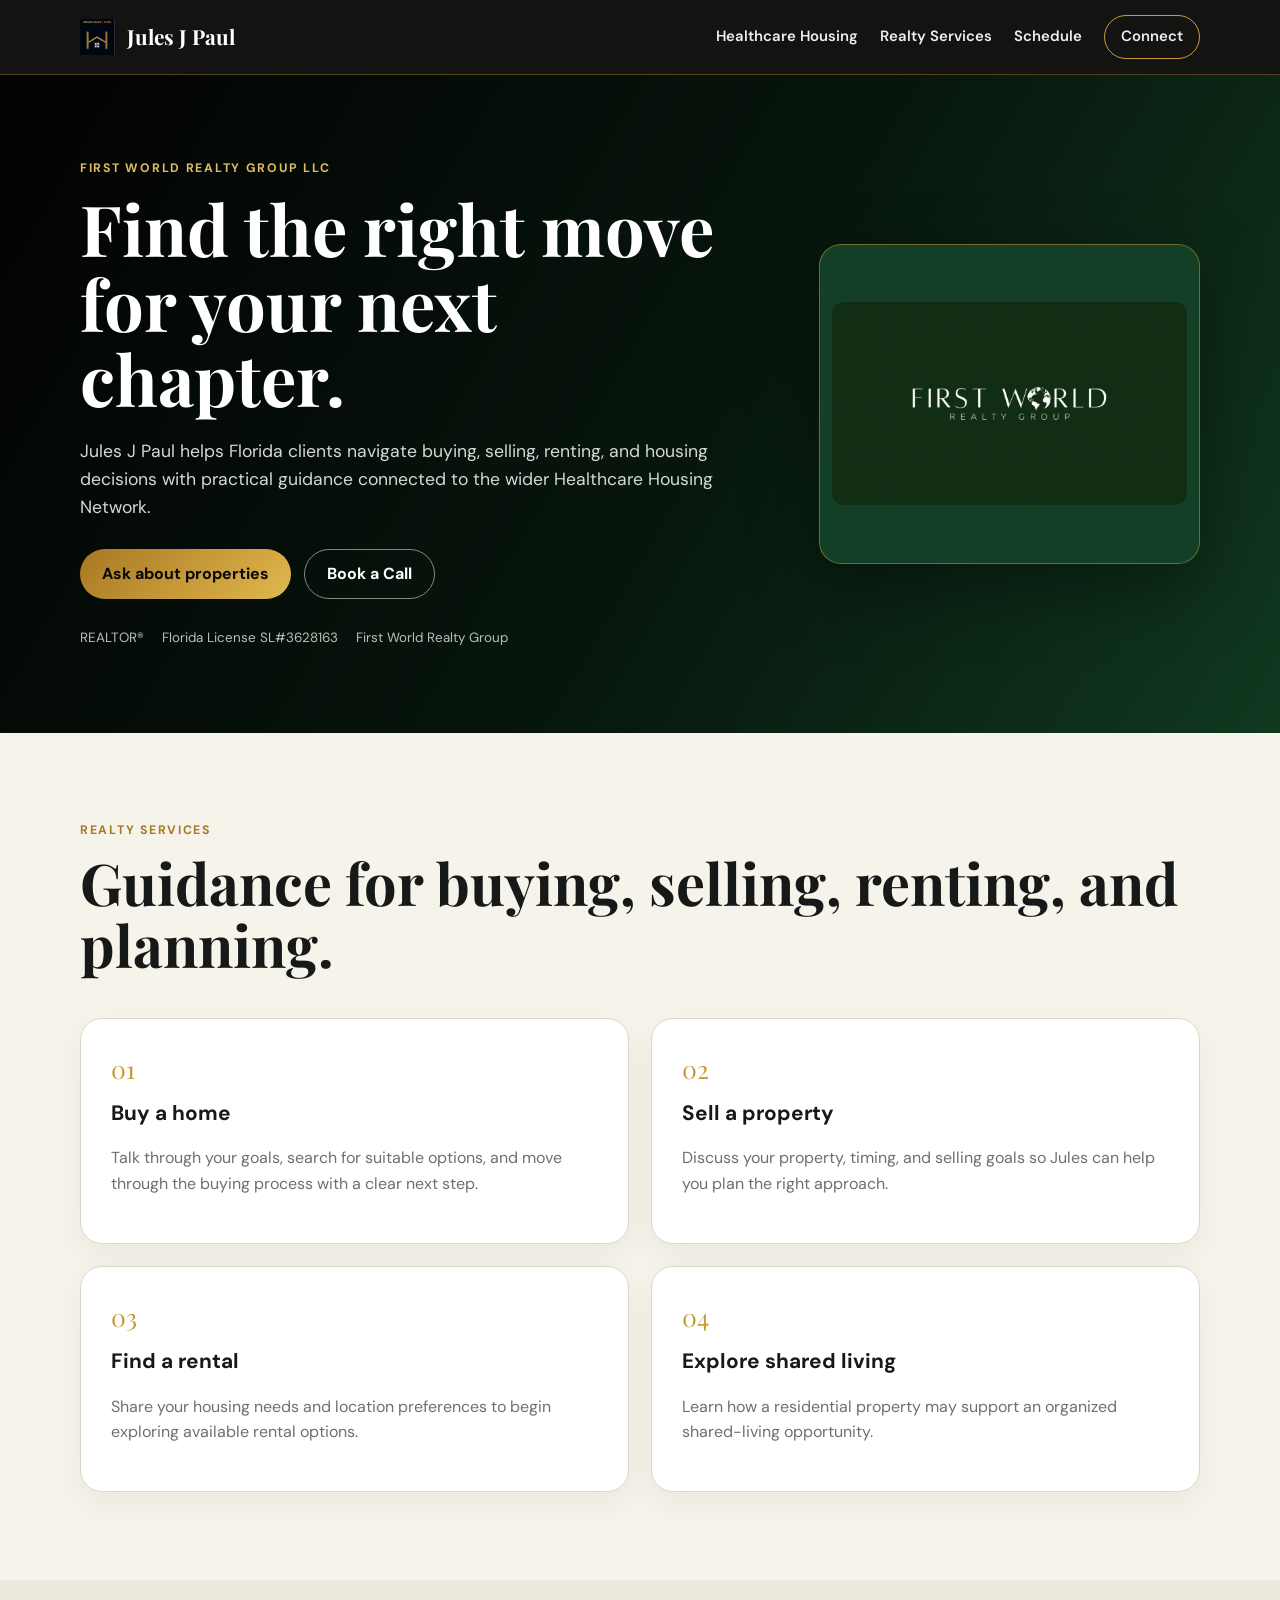
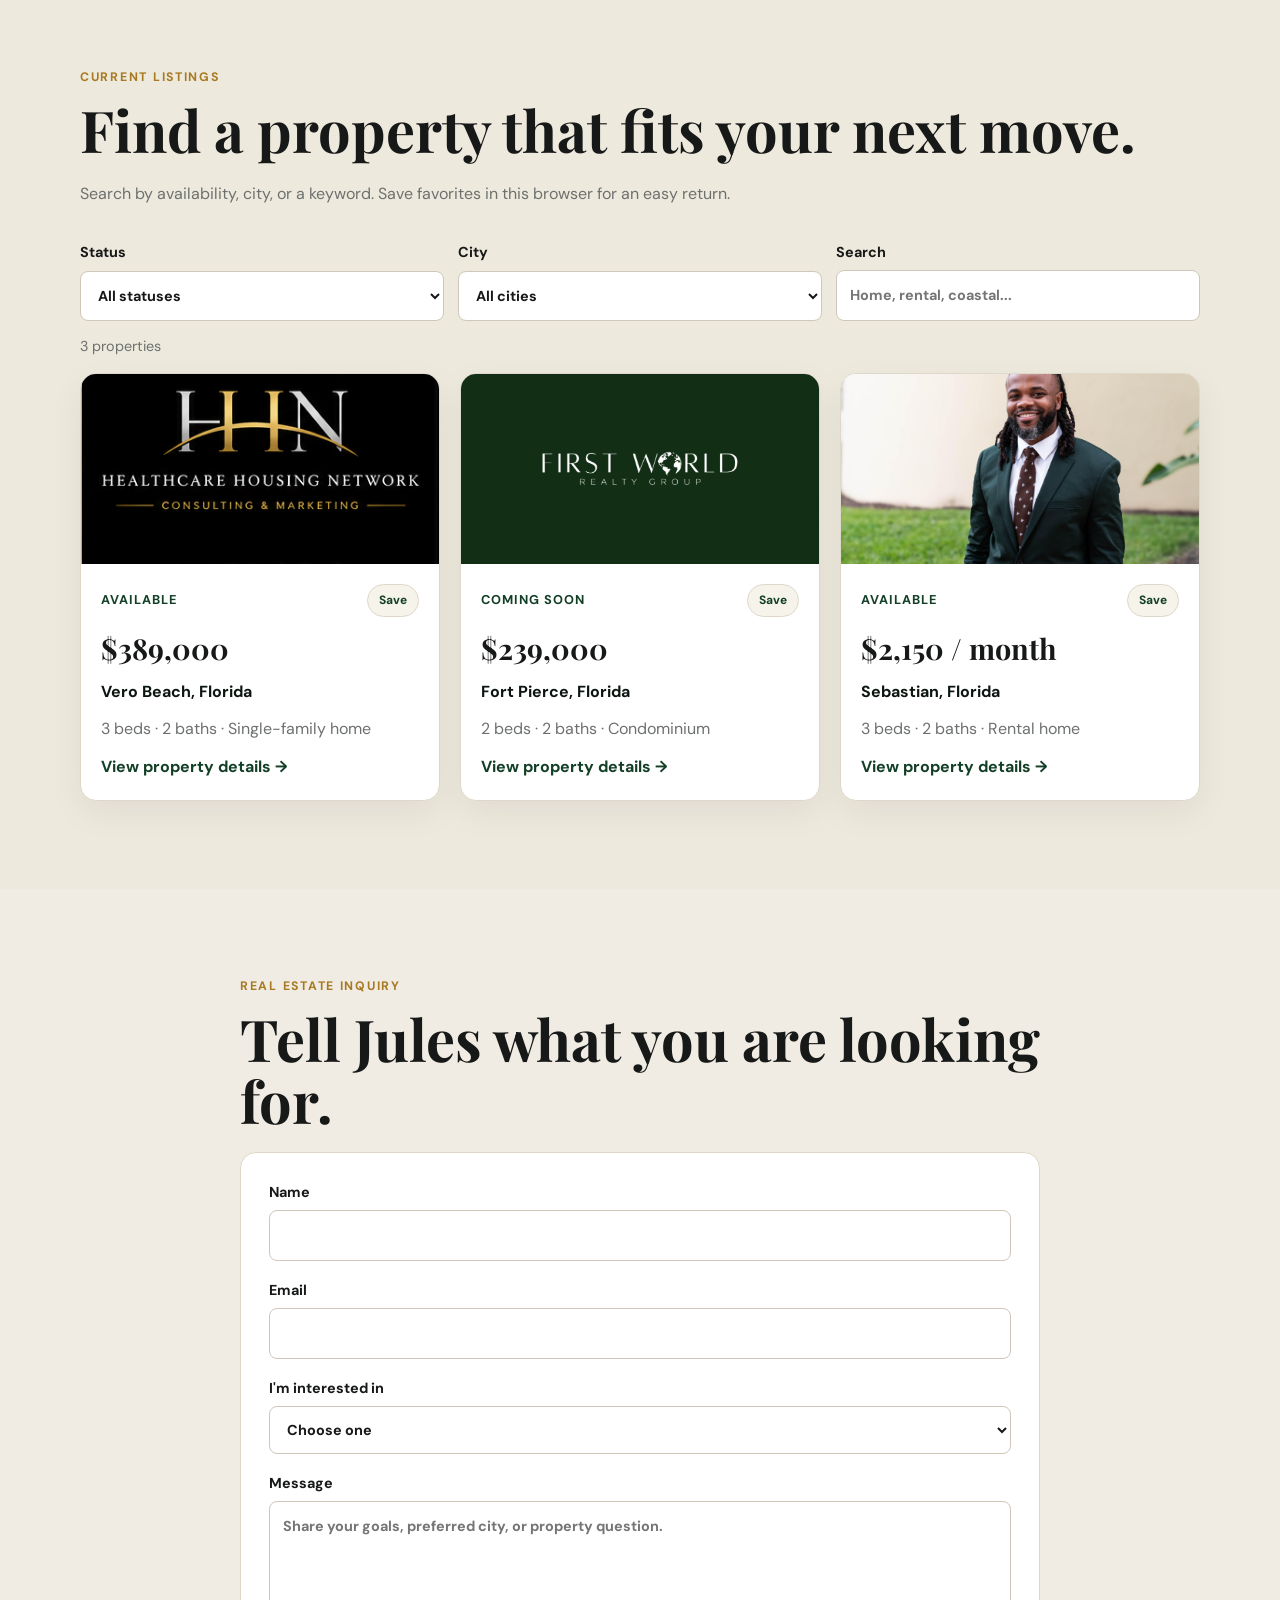
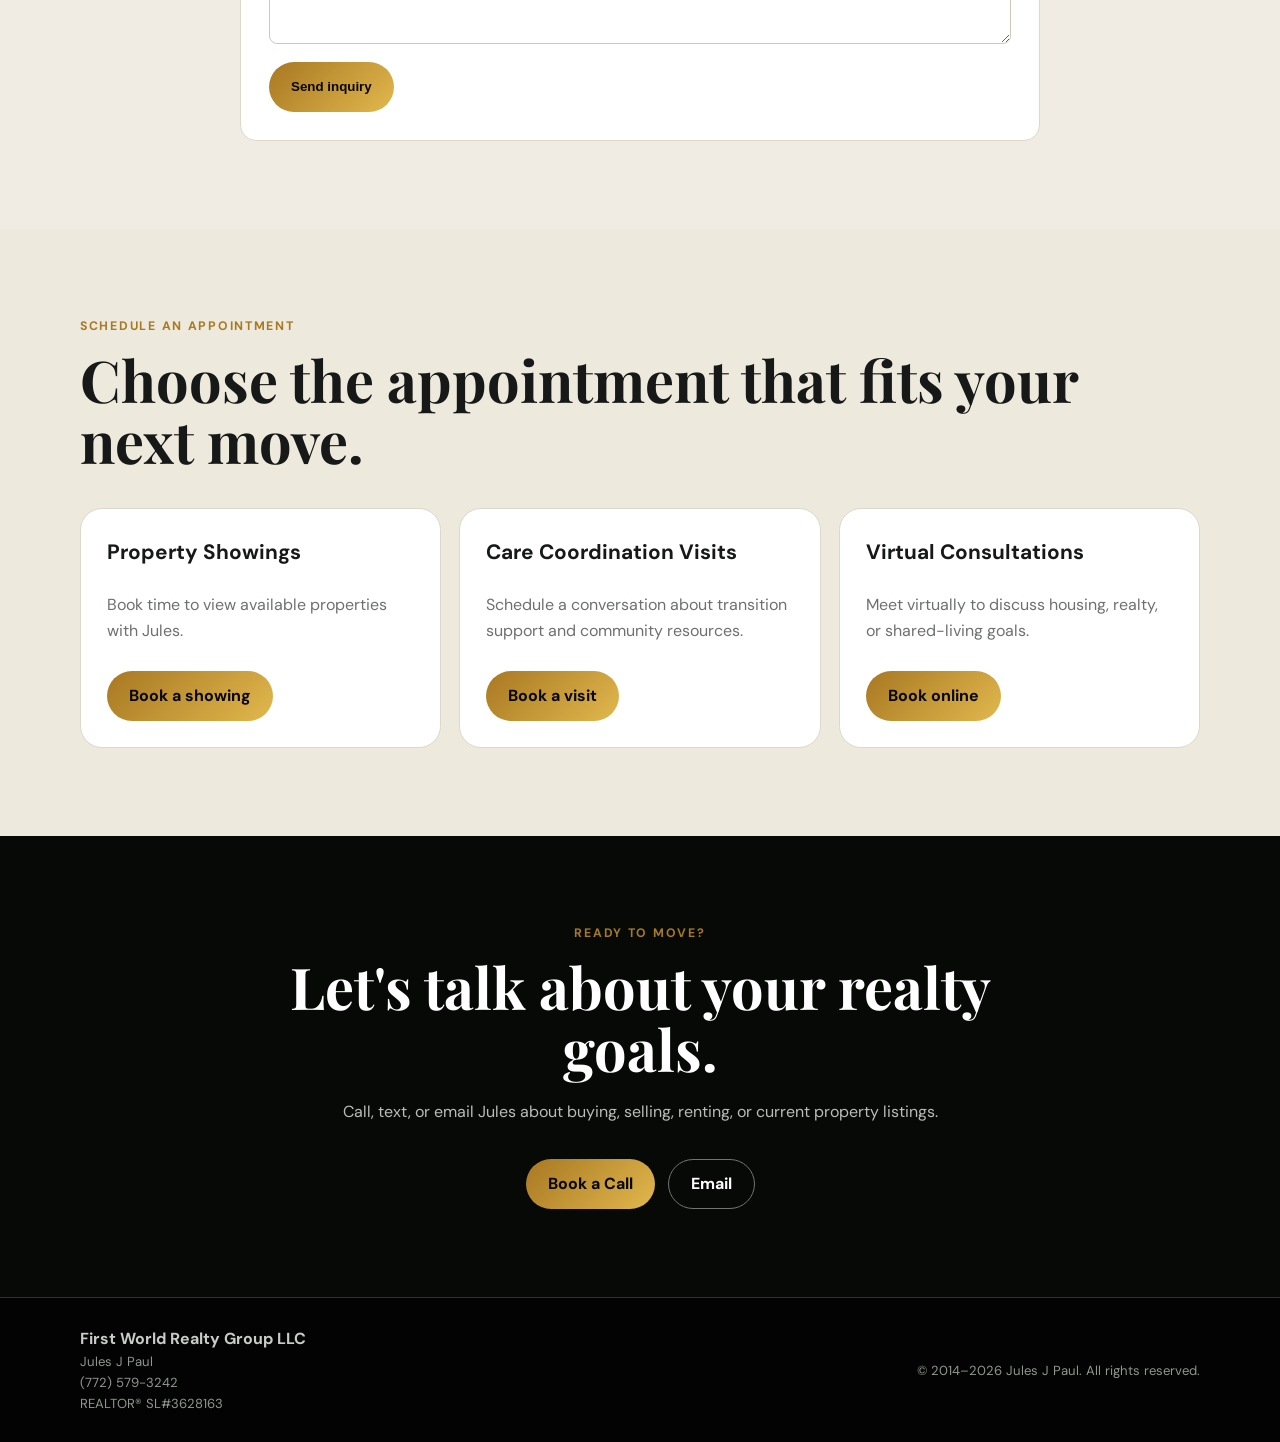
==== commit 90097d01: "feat: Update introduction video and contact information across pages" ====
--- a/first-world-realty.html
+++ b/first-world-realty.html
@@ -90,7 +90,7 @@
   </section>
 </main>
 
-<footer class="site-footer"><div class="container footer-wrap"><div><strong>First World Realty Group LLC</strong><span>Jules J Paul • REALTOR® SL#3628163</span></div><p>© <span id="year"></span> Jules J Paul. All rights reserved.</p></div></footer>
+<footer class="site-footer"><div class="container footer-wrap"><div><strong>First World Realty Group LLC</strong><span>Jules J Paul</span><a data-contact="phone" href="tel:+17725793242">(772) 579-3242</a><span>REALTOR® SL#3628163</span></div><p>© 2014–<span id="year"></span> Jules J Paul. All rights reserved.</p></div></footer>
 <script src="js/config.js"></script><script src="js/listings.js"></script><script src="js/main.js"></script>
 </body>
 </html>
--- a/css/styles.css
+++ b/css/styles.css
@@ -10,12 +10,12 @@
 .hero{background:linear-gradient(120deg,#020202 0%,#07160d 55%,#10381f 100%);color:#fff;padding:84px 0}.hero-grid{display:grid;grid-template-columns:1.15fr .65fr;gap:64px;align-items:center}.eyebrow{text-transform:uppercase;letter-spacing:.14em;font-size:.77rem;font-weight:700;color:#a77a22;margin:0 0 12px}.hero .eyebrow,.light{color:var(--gold-light)}
 h1,h2{font-family:"Playfair Display",serif;line-height:1.07;margin:0 0 20px}h1{font-size:clamp(2.65rem,5.5vw,4.8rem)}h2{font-size:clamp(2.15rem,5vw,3.6rem)}h3{font-size:1.3rem;margin:8px 0}.hero-text{font-size:1.1rem;color:#d6d8d6;max-width:680px;margin-bottom:28px}.hero-actions,.contact-actions{display:flex;gap:13px;flex-wrap:wrap}.btn{display:inline-flex;align-items:center;justify-content:center;min-height:50px;padding:0 22px;border-radius:999px;text-decoration:none;font-weight:700}.btn-gold{background:linear-gradient(135deg,#a87822,#e1b84e);color:#080808}.btn-outline{border:1px solid #7f8b83;color:#fff}.credentials{display:flex;flex-wrap:wrap;gap:8px 18px;margin-top:28px;color:#b9bfbb;font-size:.84rem}.portrait-wrap{background:#0a0d0b;border:1px solid rgba(201,154,56,.5);padding:12px;border-radius:var(--radius);box-shadow:0 25px 70px rgba(0,0,0,.35);overflow:hidden}.hero-photo{width:100%;aspect-ratio:4/5;object-fit:cover;object-position:center top;border-radius:14px;transform:scale(.92);transform-origin:center}.portrait-caption{padding:15px 5px 4px;display:grid}.portrait-caption strong{font-size:1.1rem}.portrait-caption span{font-size:.86rem;color:#bfc3c0}
 .brand-strip{background:#050505;padding:28px 0}.brand-strip-grid{display:grid;grid-template-columns:1fr 1fr;gap:18px}.brand-panel{min-height:180px;border:1px solid rgba(255,255,255,.08);display:grid;place-items:center;align-content:center;gap:14px;padding:22px;border-radius:16px;overflow:hidden;color:#fff;text-decoration:none}.brand-panel img{max-height:135px;width:auto}.brand-panel span{color:var(--gold-light);font-size:.9rem;font-weight:700}.black-panel{background:#000}.green-panel{background:#0d341c}
-.section{padding:88px 0}.section-intro{color:var(--muted);max-width:670px;margin-bottom:34px}.video-section{background:#eee9dd}.video-shell{border-radius:var(--radius);overflow:hidden;background:#050505;box-shadow:0 20px 55px rgba(0,0,0,.15)}.video-placeholder{aspect-ratio:16/9;display:grid;place-items:center;align-content:center;gap:8px;color:#fff;background:radial-gradient(circle at 30% 20%,#18492a 0%,#08130c 35%,#030403 75%)}.play-button{width:72px;height:72px;border-radius:50%;display:grid;place-items:center;background:var(--gold);color:#050505;font-size:1.3rem}.video-placeholder span{color:#b7bbb8;font-size:.9rem}
+.section{padding:88px 0}.section-intro{color:var(--muted);max-width:670px;margin-bottom:34px}.video-section{background:#eee9dd}.video-shell{border-radius:var(--radius);overflow:hidden;background:#050505;box-shadow:0 20px 55px rgba(0,0,0,.15)}.video-shell video{width:100%;aspect-ratio:16/9;display:block;background:#000}
 .services-grid{display:grid;grid-template-columns:repeat(3,1fr);gap:22px;margin-top:42px}.service-card{background:#fff;border:1px solid var(--line);border-radius:var(--radius);padding:30px;box-shadow:0 12px 35px rgba(20,20,20,.05)}.service-number{font-family:"Playfair Display",serif;color:var(--gold);font-size:1.55rem}.service-card p{color:var(--muted)}.service-card a{color:var(--green-2);font-weight:700;text-decoration:none}
 .about-section{background:var(--green);color:#fff}.about-grid{display:grid;grid-template-columns:.9fr 1.1fr;gap:70px}.about-copy p{color:#e0e5e1}.about-copy .disclaimer{font-size:.82rem;color:#aeb9b1;border-top:1px solid rgba(255,255,255,.15);padding-top:18px;margin-top:24px}
 .contact-section{background:#070907;color:#fff;text-align:center}.contact-section .section-intro{color:#b9bdb9;margin-inline:auto}.contact-actions{justify-content:center}.btn-outline-light{border:1px solid #707570;color:#fff}.socials{margin-top:30px;display:flex;justify-content:center;align-items:center;flex-wrap:wrap;gap:10px 18px;font-size:.9rem;color:#c8cbc8}.social-logo-link{width:42px;height:42px;display:grid;place-items:center;border:1px solid rgba(225,187,97,.65);border-radius:50%;background:#050505;transition:transform .2s ease,border-color .2s ease}.social-logo-link:hover{transform:translateY(-2px);border-color:var(--gold-light)}.social-logo-link img{width:26px;height:26px;object-fit:cover}.visually-hidden{position:absolute;width:1px;height:1px;padding:0;margin:-1px;overflow:hidden;clip:rect(0,0,0,0);white-space:nowrap;border:0}
 .schedule-section{background:#eee9dd}.schedule-grid{display:grid;grid-template-columns:repeat(3,1fr);gap:18px;margin-top:36px}.schedule-card{background:#fff;border:1px solid var(--line);border-radius:var(--radius);padding:26px;display:flex;flex-direction:column;align-items:flex-start}.schedule-card h3{margin-top:0}.schedule-card p{color:var(--muted);flex:1}.schedule-card .btn{margin-top:12px}
-.site-footer{background:#020302;color:#c8cbc8;border-top:1px solid #2c322e;padding:28px 0}.footer-wrap{display:flex;justify-content:space-between;gap:25px;align-items:center}.footer-wrap div{display:grid}.footer-wrap span,.footer-wrap p{font-size:.82rem;color:#909690;margin:0}
+.site-footer{background:#020302;color:#c8cbc8;border-top:1px solid #2c322e;padding:28px 0}.footer-wrap{display:flex;justify-content:space-between;gap:25px;align-items:center}.footer-wrap div{display:grid}.footer-wrap span,.footer-wrap p,.footer-wrap a{font-size:.82rem;color:#909690;margin:0;text-decoration:none}
 .menu-toggle{display:none;background:transparent;color:#fff;border:1px solid rgba(225,187,97,.7);border-radius:999px;padding:8px 14px;font:inherit;font-weight:700}.listing-filters{display:grid;grid-template-columns:repeat(3,1fr);gap:14px;margin:30px 0 12px}.listing-filters label,.intake-form label{display:grid;gap:6px;font-weight:700;font-size:.9rem}.listing-filters input,.listing-filters select,.intake-form input,.intake-form select,.intake-form textarea{width:100%;border:1px solid #cfc8ba;background:#fff;border-radius:8px;padding:13px;font:inherit;color:inherit}.listing-count{font-size:.9rem;color:var(--muted)}.listing-grid{display:grid;grid-template-columns:repeat(3,1fr);gap:20px}.listing-card{background:#fff;border:1px solid var(--line);border-radius:16px;overflow:hidden;box-shadow:0 12px 35px rgba(20,20,20,.06)}.listing-card>img{width:100%;height:190px;object-fit:cover}.listing-body{padding:20px}.listing-body h3{font-family:"Playfair Display",serif;font-size:1.8rem}.listing-body p{color:var(--muted);margin:4px 0 12px}.listing-address{font-weight:700!important;color:var(--ink)!important}.listing-meta{display:flex;justify-content:space-between;align-items:center;color:var(--green-2);font-size:.8rem;font-weight:700;text-transform:uppercase;letter-spacing:.08em}.favorite-button{border:1px solid var(--line);background:var(--cream);border-radius:999px;padding:6px 11px;color:var(--green-2);font:inherit;font-size:.75rem}.favorite-button.is-saved{background:var(--gold);border-color:var(--gold);color:#050505}.text-link{color:var(--green-2);font-weight:700;text-decoration:none}.form-section{background:#f0ece3}.intake-form{display:grid;gap:18px;background:#fff;border:1px solid var(--line);padding:28px;border-radius:16px}.intake-form .btn{justify-self:start;border:0;cursor:pointer}.property-image{width:100%;max-height:460px;object-fit:cover;border-radius:16px;margin-bottom:28px}.property-copy{font-size:1.1rem;color:var(--muted)}.btn-outline-dark{border:1px solid var(--green-2);color:var(--green-2)}.empty-state{grid-column:1/-1;padding:30px;background:#fff;border:1px solid var(--line);border-radius:12px}.error-page{min-height:100vh;display:grid;place-content:center;justify-items:start;gap:10px;padding:8%;background:linear-gradient(130deg,#050505,#123f25);color:#fff}.error-page h1{max-width:680px}.error-page p:not(.eyebrow){max-width:520px;color:#d7ded9}
 .business-hero-grid{display:grid;grid-template-columns:1.15fr .65fr;gap:64px;align-items:center}.business-hero{padding:84px 0}.business-logo-wrap{display:grid;place-items:center;min-height:320px}.business-logo{width:100%;max-height:280px;object-fit:contain;border-radius:12px}.realty-logo-wrap{background:#123f25}.realty-logo{background:#fff;padding:22px}.split-callout{display:grid;grid-template-columns:1fr 1fr;gap:70px;align-items:center}.split-callout .section-intro{margin-bottom:24px}
 @media(max-width:820px){.hero-grid,.services-grid,.about-grid,.brand-strip-grid{grid-template-columns:1fr}.portrait-wrap{max-width:500px}.about-grid{gap:24px}.brand-panel{min-height:150px}}
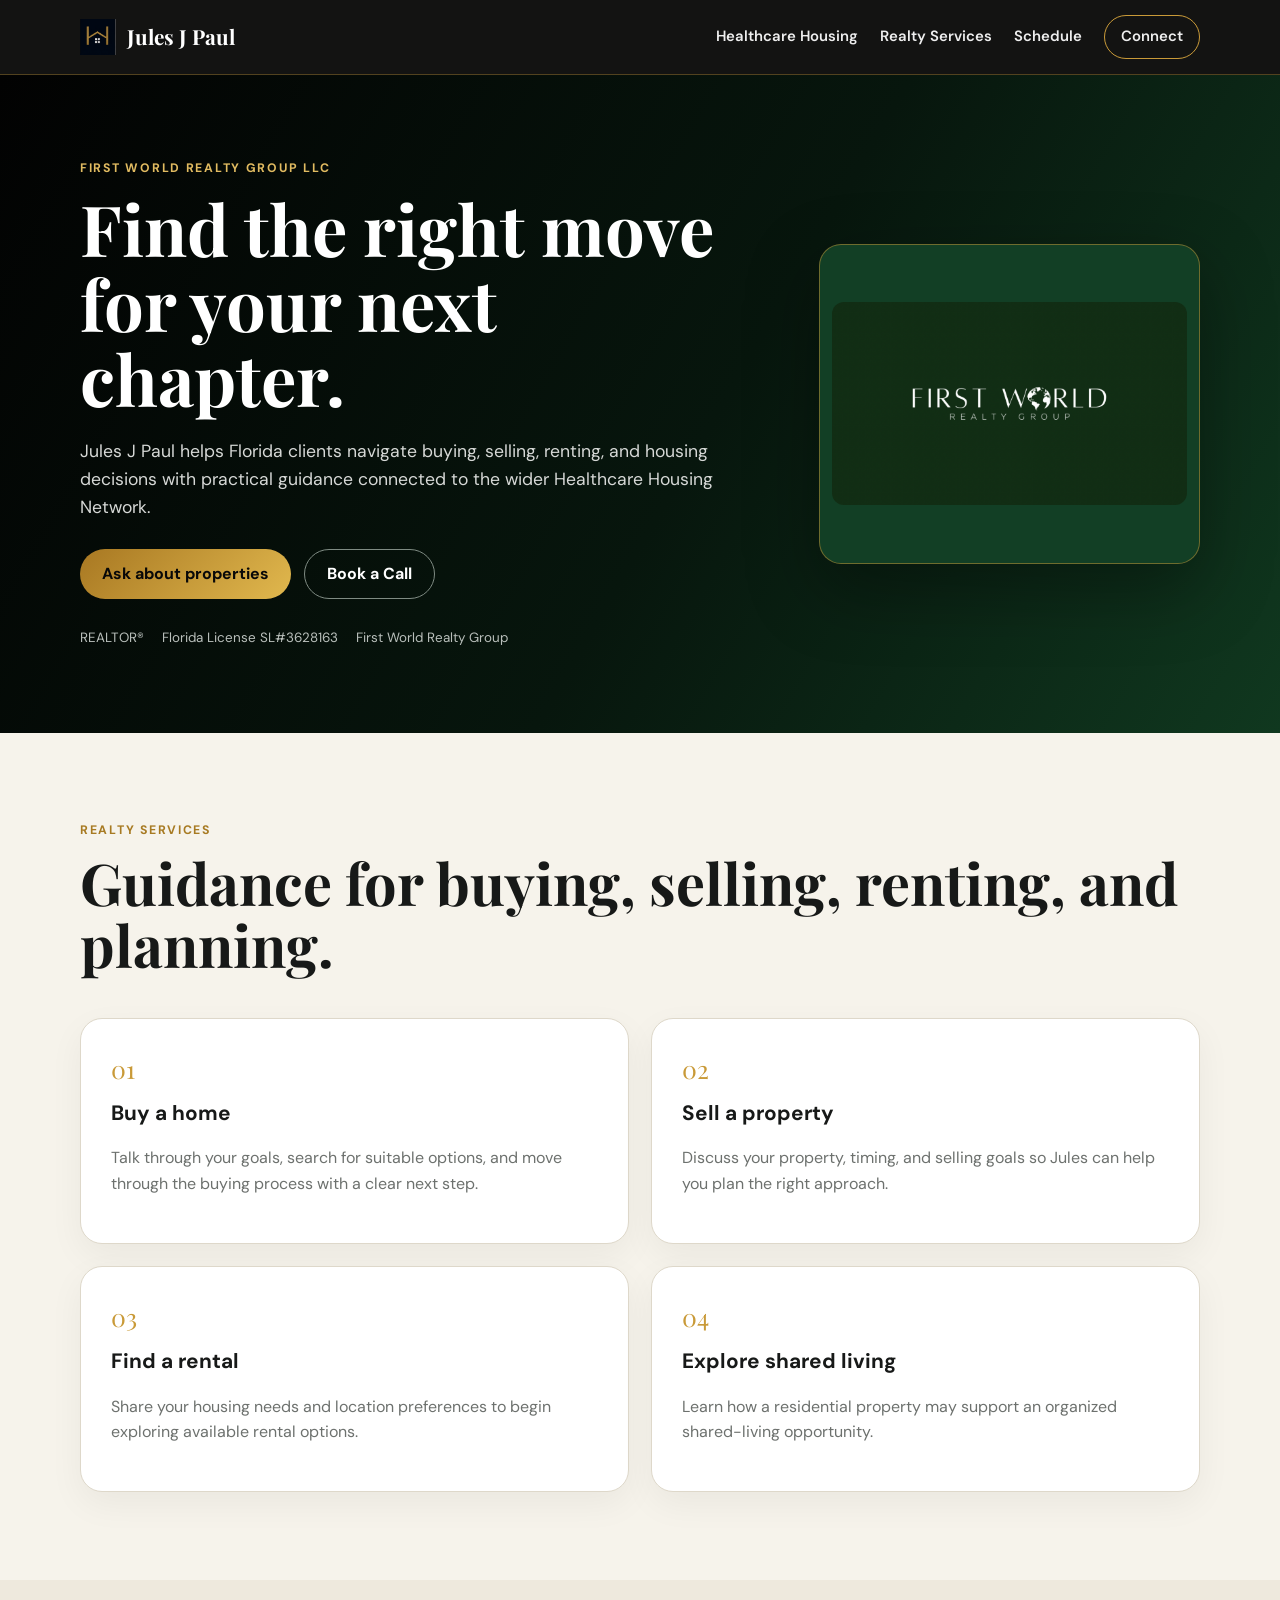
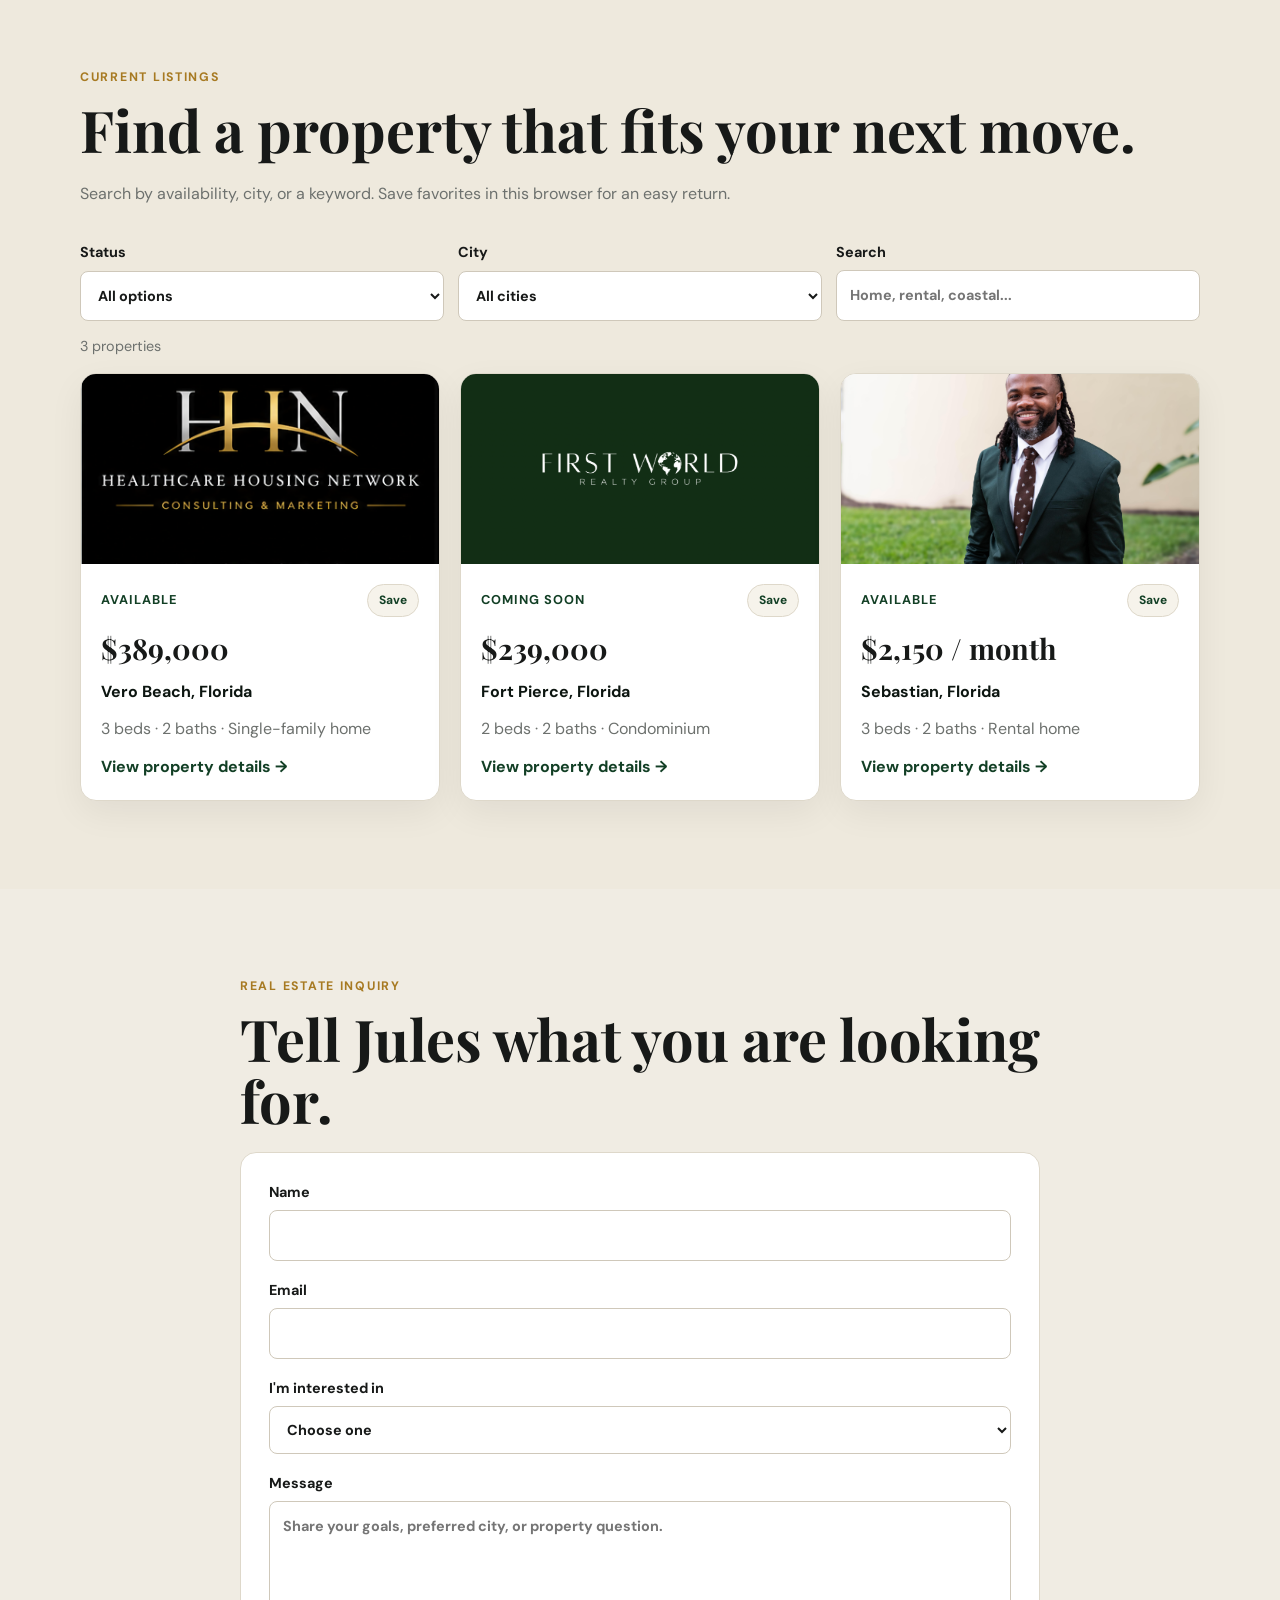
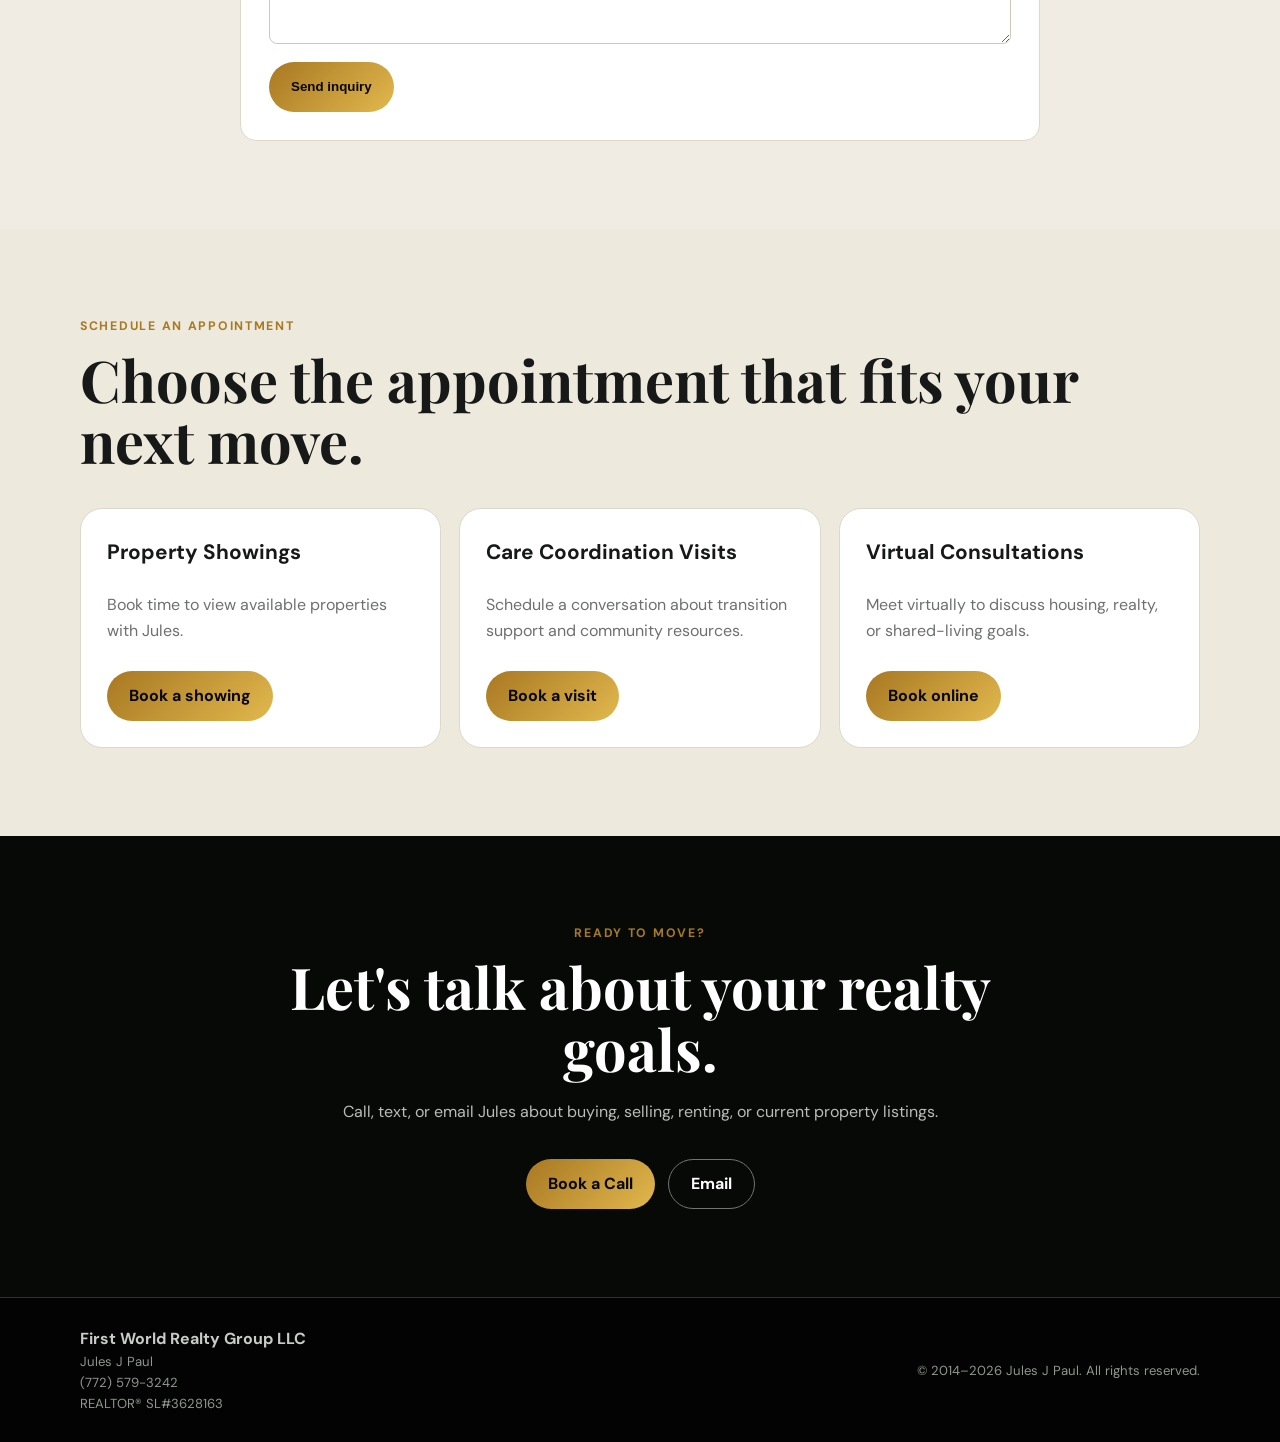
==== commit 349f6620: "feat: Update listing filters to improve clarity of options" ====
--- a/first-world-realty.html
+++ b/first-world-realty.html
@@ -61,7 +61,7 @@
 
   <section id="listings" class="section video-section">
     <div class="container"><p class="eyebrow">Current listings</p><h2>Find a property that fits your next move.</h2><p class="section-intro">Search by availability, city, or a keyword. Save favorites in this browser for an easy return.</p>
-      <div class="listing-filters"><label>Status<select id="listing-status"><option value="">All statuses</option><option>Available</option><option>Coming soon</option></select></label><label>City<select id="listing-city"><option value="">All cities</option><option>Vero Beach</option><option>Fort Pierce</option><option>Sebastian</option></select></label><label>Search<input id="listing-keyword" type="search" placeholder="Home, rental, coastal..."></label></div>
+      <div class="listing-filters"><label>Status<select id="listing-status"><option value="">All options</option><option>Available</option><option>Coming soon</option></select></label><label>City<select id="listing-city"><option value="">All cities</option><option>Vero Beach</option><option>Fort Pierce</option><option>Sebastian</option></select></label><label>Search<input id="listing-keyword" type="search" placeholder="Home, rental, coastal..."></label></div>
       <p id="listing-count" class="listing-count" aria-live="polite"></p><div id="listing-grid" class="listing-grid"></div>
     </div>
   </section>
--- a/css/styles.css
+++ b/css/styles.css
@@ -10,7 +10,7 @@
 .hero{background:linear-gradient(120deg,#020202 0%,#07160d 55%,#10381f 100%);color:#fff;padding:84px 0}.hero-grid{display:grid;grid-template-columns:1.15fr .65fr;gap:64px;align-items:center}.eyebrow{text-transform:uppercase;letter-spacing:.14em;font-size:.77rem;font-weight:700;color:#a77a22;margin:0 0 12px}.hero .eyebrow,.light{color:var(--gold-light)}
 h1,h2{font-family:"Playfair Display",serif;line-height:1.07;margin:0 0 20px}h1{font-size:clamp(2.65rem,5.5vw,4.8rem)}h2{font-size:clamp(2.15rem,5vw,3.6rem)}h3{font-size:1.3rem;margin:8px 0}.hero-text{font-size:1.1rem;color:#d6d8d6;max-width:680px;margin-bottom:28px}.hero-actions,.contact-actions{display:flex;gap:13px;flex-wrap:wrap}.btn{display:inline-flex;align-items:center;justify-content:center;min-height:50px;padding:0 22px;border-radius:999px;text-decoration:none;font-weight:700}.btn-gold{background:linear-gradient(135deg,#a87822,#e1b84e);color:#080808}.btn-outline{border:1px solid #7f8b83;color:#fff}.credentials{display:flex;flex-wrap:wrap;gap:8px 18px;margin-top:28px;color:#b9bfbb;font-size:.84rem}.portrait-wrap{background:#0a0d0b;border:1px solid rgba(201,154,56,.5);padding:12px;border-radius:var(--radius);box-shadow:0 25px 70px rgba(0,0,0,.35);overflow:hidden}.hero-photo{width:100%;aspect-ratio:4/5;object-fit:cover;object-position:center top;border-radius:14px;transform:scale(.92);transform-origin:center}.portrait-caption{padding:15px 5px 4px;display:grid}.portrait-caption strong{font-size:1.1rem}.portrait-caption span{font-size:.86rem;color:#bfc3c0}
 .brand-strip{background:#050505;padding:28px 0}.brand-strip-grid{display:grid;grid-template-columns:1fr 1fr;gap:18px}.brand-panel{min-height:180px;border:1px solid rgba(255,255,255,.08);display:grid;place-items:center;align-content:center;gap:14px;padding:22px;border-radius:16px;overflow:hidden;color:#fff;text-decoration:none}.brand-panel img{max-height:135px;width:auto}.brand-panel span{color:var(--gold-light);font-size:.9rem;font-weight:700}.black-panel{background:#000}.green-panel{background:#0d341c}
-.section{padding:88px 0}.section-intro{color:var(--muted);max-width:670px;margin-bottom:34px}.video-section{background:#eee9dd}.video-shell{border-radius:var(--radius);overflow:hidden;background:#050505;box-shadow:0 20px 55px rgba(0,0,0,.15)}.video-shell video{width:100%;aspect-ratio:16/9;display:block;background:#000}
+.section{padding:88px 0}.section-intro{color:var(--muted);max-width:670px;margin-bottom:34px}.video-section{background:#eee9dd}.video-intro{max-width:800px;margin:0 auto}.video-intro h2{font-size:clamp(1.6rem,3.5vw,2.4rem)}.video-shell{position:relative;max-width:560px;margin:0 auto;aspect-ratio:16/9;border-radius:var(--radius);overflow:hidden;background:#050505;box-shadow:0 20px 55px rgba(0,0,0,.15)}.video-shell video{position:absolute;top:50%;left:50%;width:320%;height:320%;transform:translate(-50%,-50%);background:#000;cursor:pointer}.video-play-toggle{position:absolute;inset:0;margin:auto;width:72px;height:72px;border:0;border-radius:50%;display:grid;place-items:center;background:var(--gold);color:#050505;font-size:1.3rem;cursor:pointer}.video-play-toggle.is-hidden{display:none}
 .services-grid{display:grid;grid-template-columns:repeat(3,1fr);gap:22px;margin-top:42px}.service-card{background:#fff;border:1px solid var(--line);border-radius:var(--radius);padding:30px;box-shadow:0 12px 35px rgba(20,20,20,.05)}.service-number{font-family:"Playfair Display",serif;color:var(--gold);font-size:1.55rem}.service-card p{color:var(--muted)}.service-card a{color:var(--green-2);font-weight:700;text-decoration:none}
 .about-section{background:var(--green);color:#fff}.about-grid{display:grid;grid-template-columns:.9fr 1.1fr;gap:70px}.about-copy p{color:#e0e5e1}.about-copy .disclaimer{font-size:.82rem;color:#aeb9b1;border-top:1px solid rgba(255,255,255,.15);padding-top:18px;margin-top:24px}
 .contact-section{background:#070907;color:#fff;text-align:center}.contact-section .section-intro{color:#b9bdb9;margin-inline:auto}.contact-actions{justify-content:center}.btn-outline-light{border:1px solid #707570;color:#fff}.socials{margin-top:30px;display:flex;justify-content:center;align-items:center;flex-wrap:wrap;gap:10px 18px;font-size:.9rem;color:#c8cbc8}.social-logo-link{width:42px;height:42px;display:grid;place-items:center;border:1px solid rgba(225,187,97,.65);border-radius:50%;background:#050505;transition:transform .2s ease,border-color .2s ease}.social-logo-link:hover{transform:translateY(-2px);border-color:var(--gold-light)}.social-logo-link img{width:26px;height:26px;object-fit:cover}.visually-hidden{position:absolute;width:1px;height:1px;padding:0;margin:-1px;overflow:hidden;clip:rect(0,0,0,0);white-space:nowrap;border:0}
